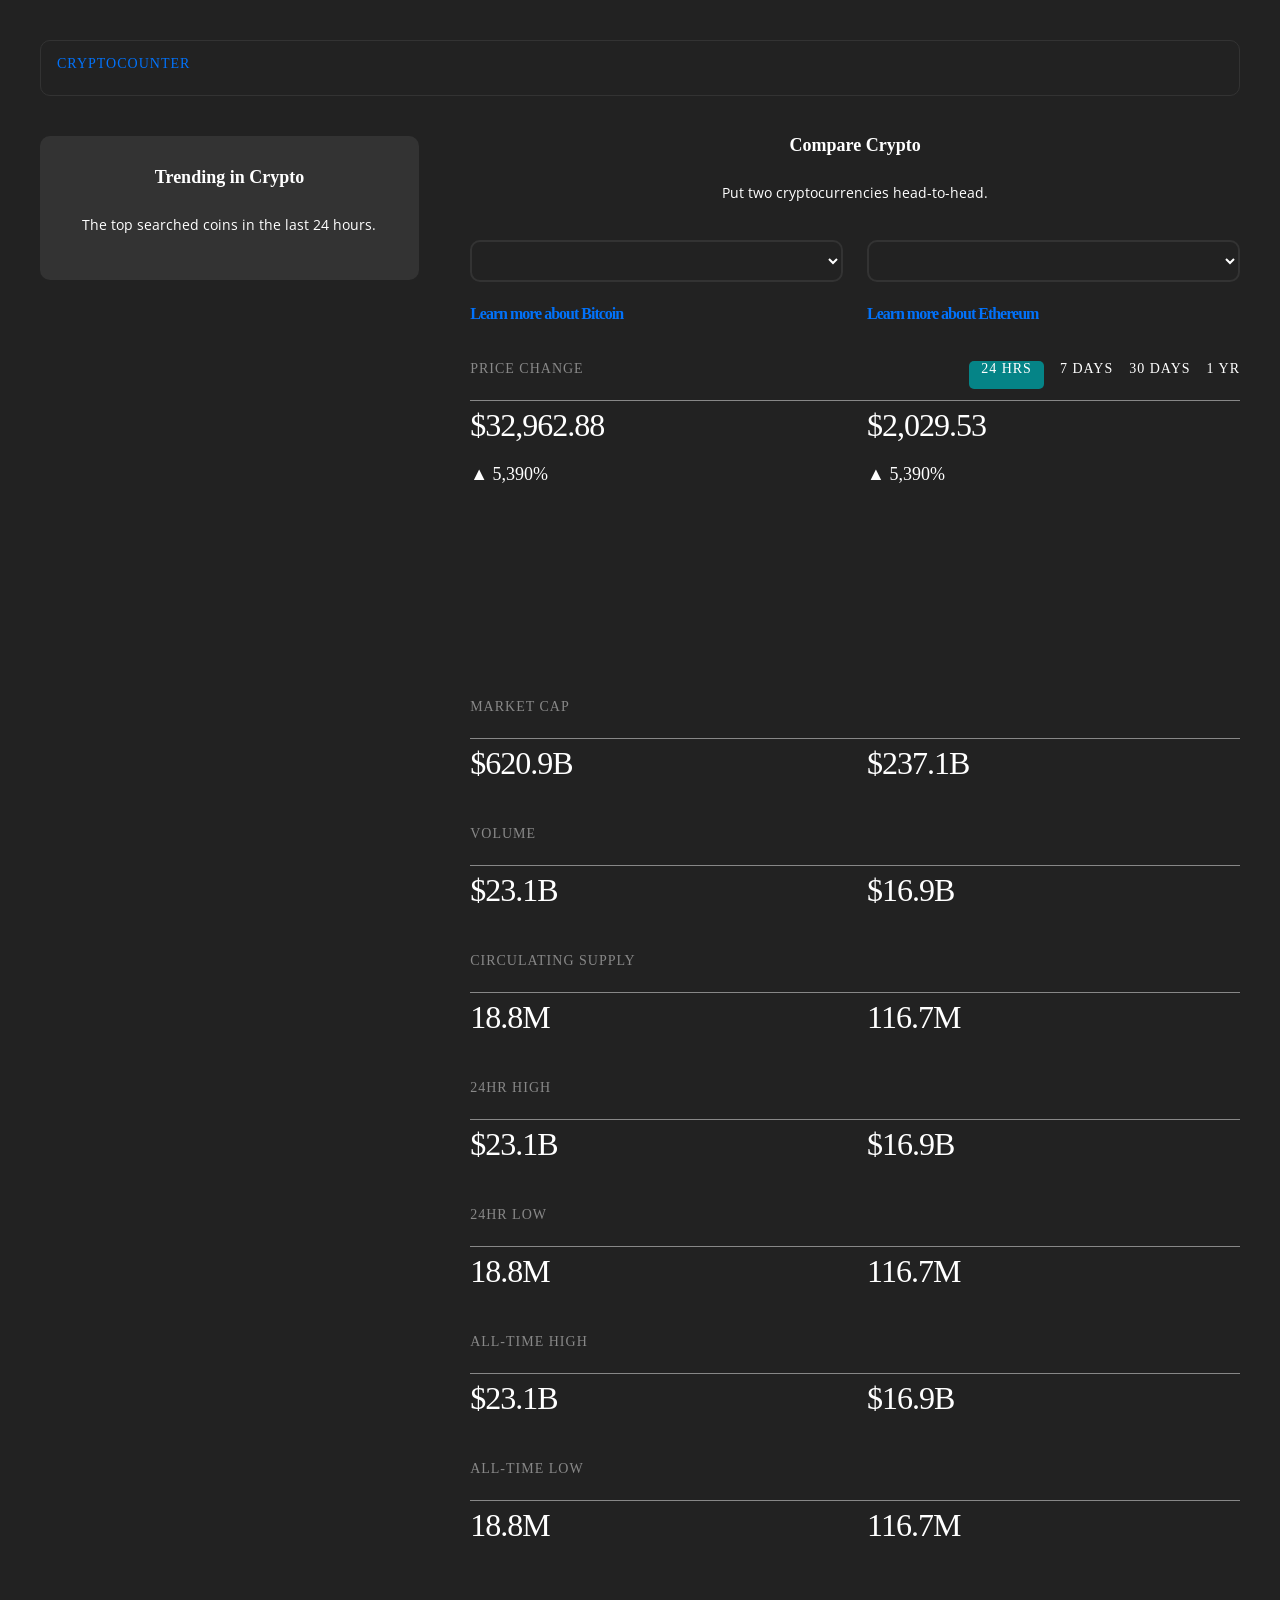
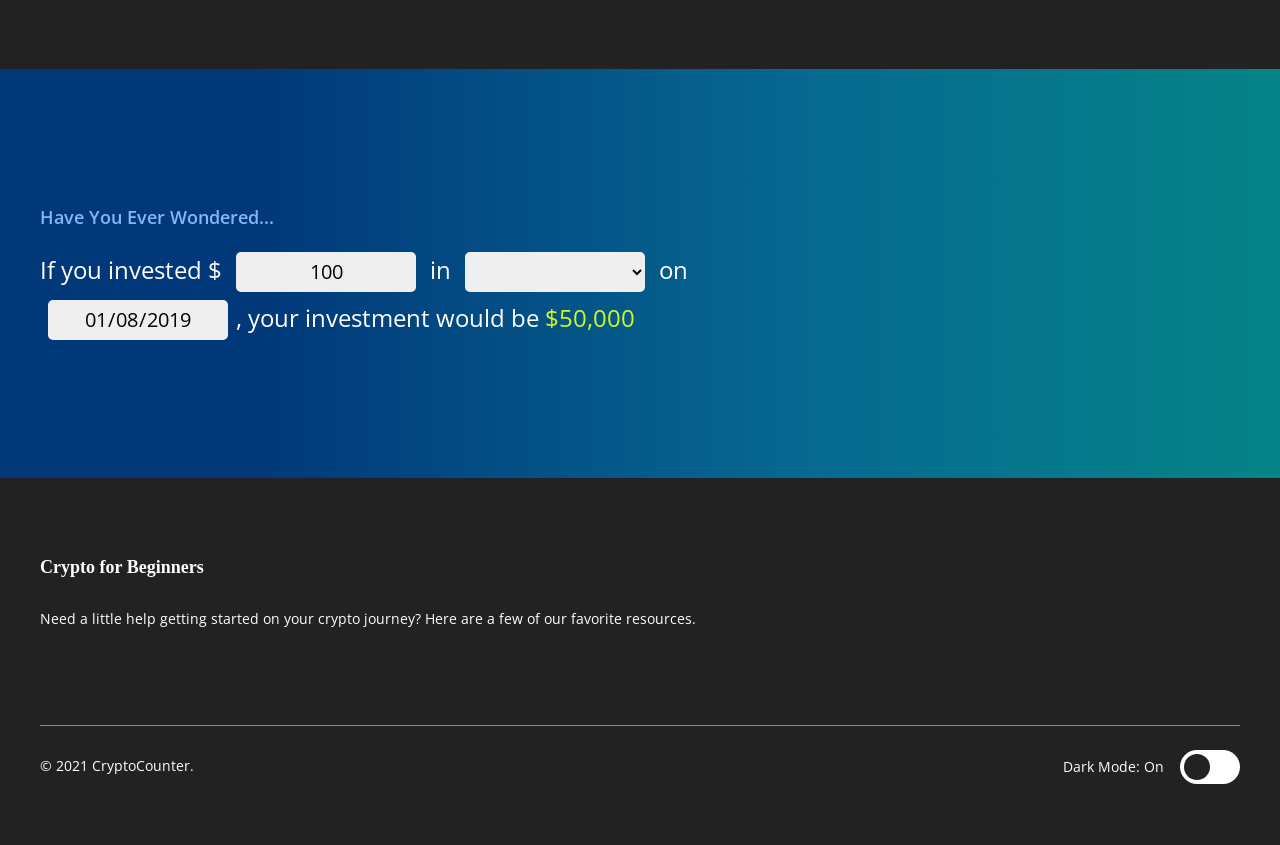
==== index.html @ fd01ca00 "added light mode feature" ====
<!DOCTYPE html>
<html lang="en">
<head>
    <meta charset="UTF-8">
    <meta http-equiv="X-UA-Compatible" content="IE=edge">
    <meta name="viewport" content="width=device-width, initial-scale=1.0">
    <link rel="stylesheet" href="https://www.w3schools.com/w3css/4/w3.css">
    <link rel="stylesheet" href="reset.css">
    <link rel="stylesheet" href="style.css">
    <link rel="preconnect" href="https://fonts.googleapis.com">
    <link rel="preconnect" href="https://fonts.gstatic.com" crossorigin>
    <link href="http://fonts.googleapis.com/css2?family=Open+Sans:ital,wght@0,400;0,600;0,700;1,400;1,600;1,700&display=swap" rel="stylesheet">
    <meta name="viewport" content="width=device-width, initial-scale=1">
    <link rel="shortcut icon" type="image/jpg" href="favicon.png"/>
    
    <script defer src="https://cdn.plot.ly/plotly-2.2.0.min.js"></script>
    <script defer src="https://cdn.jsdelivr.net/npm/chart.js"></script>
    <script defer src='index.js'></script>
    <title>CryptoCounter</title>
</head>
<body onload="document.body.style.opacity='1'">
    <div id="id01" class="w3-modal">
        <div class="w3-modal-content">
        <div class="w3-container">
            <span class="w3-button w3-display-topright">&times;</span>
            <img src="https://upload.wikimedia.org/wikipedia/commons/thumb/4/46/Bitcoin.svg/1200px-Bitcoin.svg.png" alt="" class="modal-img">
            <h2 class="modal-header"><span class="modal-header-name"></span><span class="modal-header-ticker"></span></h2>
            
            <p class="compare-large-text"></p>
            <div class="trending-price-change">
                <span class="trending-arrow"></span>
                <span class="trending-percent"></span>
            </div>
            
            <p class="modal-description">
                <span class="modal-description-opener"></span>
                <span class="modal-description-dots">... </span>
                <span class="modal-description-hidden"></span>
                <span class="modal-read-more">Read more</span>
            </p>
        </div>
        </div>
    </div>
    
    <div class="bg">
    <header class="label">
        <h1>CryptoCounter</h1>
        <p id="time"></p>
    </header>

    <div id="main-container">
        <div id="left-side-container">    
            <div id="trending-container">
                <h2 class="title-header">Trending in Crypto</h2>
                <p class="title-description">The top searched coins in the last 24 hours.</p>
    
                <ul id="trending-list-ul">
                    
                </ul>
            </div>
        </div>
        

        <div id="compare-container">
            <h2 class="title-header">Compare Crypto</h2>
            <p class="title-description">Put two cryptocurrencies head-to-head.</p>

            <div class="compare-info-container">
                <div id="compare-dropdown-container">
                    <form id="compare-form">
                        <select name="coin-left" class="compare-dropdown" id="dropdown-left">
                        </select>
    
                        <select name="coin-right" class="compare-dropdown" id="dropdown-right">
                        </select>
                    </form>
    
                </div>
    
                <div id="info-section">
                    <button class="info-modal-btn info-separate info-split" id="left-btn">Learn more about Bitcoin</button>
                      
                    <button class="info-modal-btn info-split" id='right-btn'>Learn more about Ethereum</button>
                    
                    <div class="compare-info clearfix">
                        <h4 class="info-header">Price Change 
                            <span class="price-header-tabs" id="price_change_1year">1 Yr</span>
                            <span class="price-header-tabs" id="price_change_30days">30 Days</span>
                            <span class="price-header-tabs" id="price_change_7days">7 Days</span>
                            <span class="price-header-tabs selected-price-tab" id="price_change_24h">24 Hrs</span>
                        </h4>
    
                        <div class="info-separate info-split" id="left-price-div">
                            <p class="compare-large-text">$32,962.88</p>
                            <div class="trending-price-change">
                                <span class="trending-arrow">&#9650;</span>
                                <span class="trending-percent">5,390%</span>
                            </div>
                            <div class="price-graph" id="left-graph">
                                <canvas id="leftChart"></canvas>
                            </div>
                        </div>
                        
                        <div class="info-split" id="right-price-div">
                            <p class="compare-large-text">$2,029.53</p>
                            <div class="trending-price-change">
                                <span class="trending-arrow">&#9650;</span>
                                <span class="trending-percent">5,390%</span>
                            </div>
                            <div class="price-graph" id="right-graph">
                                <canvas id="rightChart"></canvas>
                            </div>
                        </div>
                    </div>
    
                    <div class="compare-info clearfix">
                        <h4 class="info-header">Market Cap</h4>
                        <p class="compare-large-text info-separate info-split" id='left-market-cap'>$620.9B</p>
                        <p class="compare-large-text info-split" id='right-market-cap'>$237.1B</p>
                    </div>
    
                    <div class="compare-info clearfix" >
                        <h4 class="info-header">Volume</h4>
                        <p class="compare-large-text info-separate info-split" id='left-volume'>$23.1B</p>
                        <p class="compare-large-text info-split" id='right-volume'>$16.9B</p>
                    </div>
    
                    <div class="compare-info clearfix">
                        <h4 class="info-header">Circulating Supply</h4>
                        <p class="compare-large-text info-separate info-split" id='left-circulating-supply'>18.8M</p>
                        <p class="compare-large-text info-split" id='right-circulating-supply'>116.7M</p>
                    </div>
    
                    <div class="compare-info clearfix" >
                        <h4 class="info-header">24Hr High</h4>
                        <p class="compare-large-text info-separate info-split" id='left-24-high'>$23.1B</p>
                        <p class="compare-large-text info-split" id='right-24-high'>$16.9B</p>
                    </div>
    
                    <div class="compare-info clearfix" >
                        <h4 class="info-header">24Hr Low</h4>
                        <p class="compare-large-text info-separate info-split" id = 'left-24-low'>18.8M</p>
                        <p class="compare-large-text info-split" id = 'right-24-low'>116.7M</p>
                    </div>
    
                    <div class="compare-info clearfix" >
                        <h4 class="info-header">All-Time High</h4>
                        <p class="compare-large-text info-separate info-split" id='left-ath'>$23.1B</p>
                        <p class="compare-large-text info-split" id='right-ath'>$16.9B</p>
                    </div>
    
                    <div class="compare-info clearfix" >
                        <h4 class="info-header">All-Time Low</h4>
                        <p class="compare-large-text info-separate info-split" id = 'left-atl'>18.8M</p>
                        <p class="compare-large-text info-split" id = 'right-atl'>116.7M</p>
                    </div>
                </div>
            </div>
        </div>
    </div>

    <div id="fomo-container">
        <form class="fomo-form">
            <h3 class="fomo-header">Have You Ever Wondered...</h3>
            <p>If you invested $
                <span><input type="text" id="fomoDollars" name="fomoDollars" placeholder="Amount in USD" value="100" class="fomo-dollars"></span> in <span><select id="chooseCoin" name="chooseCoin" placeholder="Choose your crypto" value="BTC" class="choose-coin"></select></span> on <span><input type="date" id="startDate" name="startDate" placeholder="Start date" value="2019-01-08" class="fomo-date"></span>, your investment would be <span class="fomo-output">$50,000</span> </p>
        </form> 
        <img src="" alt="">
    </div>

    <h2 class="youtube-header">Crypto for Beginners</h2>
    <p class="youtube-description">Need a little help getting started on your crypto journey? Here are a few of our favorite resources.</p>
    <div id="youtube-container">
        <div id="youtube-videos-container">
        </div>
    </div>

    <footer>
        <p class="footer-copyright">© 2021 CryptoCounter.</p>
        <div id="light-mode-container">
            <label class="switch">
                <input type="checkbox" class="lightModeInput">
                <span class="slider round"></span>
            </label>
            <span class="light-mode-label">Dark Mode: On</span>
        </div>
    </footer>
    </div>
</body>
</html>
---- style.css ----
/* Global Style */
.red {
 color: #FA250A
}

.green {
    color: #0AFB83
}

body {
    background: #222;
    color: white;
    margin: 40px;
    opacity: 0;
    transition: opacity 1s;
}

.base-color-white {
    color: white;
}

.label {
    font-family: 'Monument Grotesk Semi-Mono';
    text-transform: uppercase;
    font-size: 14px;
    letter-spacing: 1px;
    padding-bottom: 24px;
}

.title-header {
    font-family: 'Monument Grotesk';
    font-size: 18px;
    font-weight: 600;
    padding-bottom: 32px;
    text-align: center;
}

.title-description {
    font-family: 'Open Sans';
    text-align: center;
    font-size: 14px;
    margin-bottom: 16px;
}

/* Header Style */
header {
    border: 1px #333 solid;
    border-radius: 10px;
    padding: 16px;
    display: flex;
}

header > * {
    flex: 1 1 40%
}

h1 {
    color: #0272FA;
    text-align: left;
}

#time {
    text-align: right;
    color: #0272FA;
}

/* Main Container Style */

#main-container {
    display: flex;
    margin-top: 40px;
    overflow: auto;
}

/* Left Side Style */

#left-side-container {
    width: calc(35vw - 40px);
    margin-right: 4vw;
}

#trending-container {
    border-radius: 10px;
    background: #333;
    padding: 32px;
    margin-bottom: 24px;
}

.w3-modal-content {
    margin: 0;
}

/* Fomo Container Style */

#fomo-container {
    background: linear-gradient(90deg, rgba(1,56,122,1) 20%, rgba(6,105,145,1) 63%, rgba(5,132,135,1) 100%);
    padding: 96px 24px 120px 40px;
    margin-left: -40px;
    width: calc(100% + 80px);
    margin-top: 80px;
}

.fomo-form {
    font-family: 'Open Sans';
    font-size: 24px;
    color: white;
    margin-top: 24px;
    width: 60%;
    line-height: 200%;
}

input[type="date"]::-webkit-calendar-picker-indicator {
    display: none;
    -webkit-appearance: none;
}

.fomo-header {
    font-family: 'Open Sans';
    font-size: 18px;
    font-weight: 600;
    line-height: 140%;
    padding: 16px 0;
    color: #83b7f5;
}

.fomo-form input, .fomo-form select {
    background-color: #efefef;
    color: #000;
    border: none;
    height: 40px;
    width: 180px;
    text-align: center;
    border-radius: 5px;
    margin: 0 8px;
    padding: 0 12px;
    font-size: 20px;
}

.fomo-output {
    color: #D4FA1B;
}

.trending-list-li {
    padding: 24px 0;
    border-bottom: 1px solid #888;
    overflow: auto;
    cursor: pointer;
}

.trending-list-li .trending-arrow {
    padding-right: 8px;
}

.trending-list-li:last-child {
    border-bottom: 0;
}

.trending-name {
    float: left;
    width: 45%;
}

.trending-num {
    font-family: 'Monument Grotesk Semi-Mono';
    color: #888;
    font-size: 18px;
    margin-right: 24px;
    float: left;
    margin-top: 4px;
    width: 5%
}

.trending-img {
    height: 40px;
    width: 40px;
    object-fit: cover;
    border-radius: 50px;
    float: left;
    margin-right: 16px;
}

.trending-coin {
    font-family: 'Monument Grotesk';
    font-size: 18px;
    font-weight: 600;
    padding-bottom: 24px;
    margin-top: 4px;
    text-align: left;
    float: left;
    white-space: nowrap;
    overflow: hidden;
    text-overflow: ellipsis;
    width: calc(100% - 56px);
}

.trending-price-change {
    font-family: 'Monument Grotesk Semi-Mono';
    font-size: 18px;
    width: 40%;
}

#trending-container .trending-price-change {
    float: right;
    text-align: right;
    padding-top: 4px;
}

/* Compare Section Style */

#compare-container {
    width: calc(71vw - 80px);
}

#compare-dropdown-container {
    margin: 40px 0 24px;
}

.compare-dropdown {
    width: calc(50% - 12px);
    color: white;
    background-color: transparent;
    border-radius: 10px;
    border: 2px solid #333;
    font-family: 'Monument Grotesk';
    font-size: 18px;
    font-weight: 600;
    padding: 0px 16px 16px 72px;
    background: no-repeat 24px 20px/32px url(https://upload.wikimedia.org/wikipedia/commons/thumb/4/46/Bitcoin.svg/1200px-Bitcoin.svg.png);
}

#compare-form select:first-child {
    margin-right: 20px;
}

.info-header {
    font-family: 'Monument Grotesk Semi-Mono';
    text-transform: uppercase;
    font-size: 14px;
    letter-spacing: 1px;
    padding-bottom: 24px;
    color: #888;
    border-bottom: 1px solid #888;
    margin-bottom: 8px;
}

.price-header-tabs {
    color: white;
    text-transform: uppercase;
    float: right;
    margin-left: 16px;
    cursor: pointer;
    height: 28px;
}

.selected-price-tab {
    background-color: rgb(5,132,135);
    border-radius: 5px;
    padding: 1px 12px;
    margin-top: -1px;
}

.compare-info {
    margin-bottom: 24px;
}

.compare-info .trending-price-change {
    padding-bottom: 40px;
}

.clearfix:after{
    content:".";
    display:block;
    height:0;
    clear:both;
    visibility:hidden;
}

.info-modal-btn {
    cursor: pointer;
    background-color: transparent;
    border-radius: 10px;
    text-align: center;
    color: #0272FA;
    border: none;
    font-family: 'Monument Grotesk';
    font-weight: 600;
    letter-spacing: -1px;
    text-align: left;
    margin-bottom: 40px;
}

.info-split {
    float: left;
    width: calc(50% - 12px);
}

.info-separate {
    margin-right: 24px;
}

.modal-description-hidden {
    display: none;
}

.modal-read-more {
    color: #0272FA;
    cursor: pointer;
    padding-left: 8px;
}

.compare-large-text {
    font-family: 'Monument Grotesk Semi-Mono';
    font-size: 32px;
    letter-spacing: -1px;
    padding-bottom: 24px;
}

/* Modal Style */

.bg {
    width: 100%;
    height: 100%;
    background-size: cover;
    overflow: none;
    transition: .5s;
}

.w3-modal {
    background-color: #333;
    border-radius: 10px;
    width: 50vw;
    height: auto;
    position:fixed;
    left: 50%;
    top: 50%;
    transform: translate(-50%, -50%);
    padding: 40px;
}

.w3-container, .w3-panel {
    background: #333;
    padding: 0;
    width: calc(50vw - 80px);
    max-height: 75vh;
}

.w3-container .trending-price-change {
    margin-bottom: 40px;
}

.w3-modal-content {
    background-color: #333;
}

.w3-display-topright {
    position: fixed;
    right: 24px;
    top: 24px;
    font-size: 34px;    
}

.modal-img {
    height: 56px;
    width: 56px;
    border-radius: 100px;
    margin-bottom: 8px;
}

.modal-header {
    font-family: 'Monument Grotesk';
    font-size: 24px;
    font-weight: 600;
    margin-bottom: 32px;
}

.modal-header-price {
    font-family: 'Monument Grotesk Semi-Mono';
    text-transform: uppercase;
    font-size: 18px;
    letter-spacing: 1px;
    padding-bottom: 24px;
}

.modal-header-ticker {
    text-transform: uppercase;
    font-weight: 800;
    letter-spacing: 4px;
    color: #888;
    margin-left: 24px;
}

.w3-button:hover {
    color: white !important;
    background-color: #333!important;
}

.modal-description {
    font-family: 'Open Sans';
    font-size: 14px;
    line-height: 150%;
    padding-bottom: 40px;
}

.modal-fomo {
    margin-top: 120px;
}

.modal-fomo p {
    font-family: 'Open Sans';
    font-size: 24px;
    font-weight: 600;
    line-height: 140%;
    color: #0272FA;
}

/* Youtube Style */

#youtube-container {
    overflow: auto; 
    width: calc(100% + 80px);
    margin-left: -40px;
    scroll-behavior: smooth;
}

.youtube-header {
    text-align: left;
    font-family: 'Monument Grotesk';
    font-size: 18px;
    font-weight: 600;
    padding-bottom: 32px;
    margin-top: 80px;
}

.youtube-description {
    font-family: 'Open Sans';
    font-size: 14px;
    margin-bottom: 24px;
    line-height: 150%;
}

#youtube-videos-container {
    position: relative;
    display: flex;
    flex-direction: row;
    flex-wrap: nowrap;
    width: 200vw;
    height: auto;
    cursor: default;
    overflow: scroll hidden;
    scroll-snap-type: x mandatory;
    scroll-padding: 0px 1.25rem;
    scrollbar-width: none;
    padding: 16px 16px 0px 40px;
}

.video-container {
    min-width: 320px;
    margin-right: 24px;
    float: left;
    cursor: pointer;
}

.video-container a:first-child {
    margin-left: 40px;
}

.video-img {
    width: 100%;
    height: auto;
}

.video-title {
    font-family: 'Open Sans';
    font-size: 18px;
    font-weight: 600;
    line-height: 140%;
    padding: 16px 0;
    display: -webkit-box;
    -webkit-line-clamp: 2;
    -webkit-box-orient: vertical;
}

.video-byline {
    font-family: 'Open Sans';
    font-size: 14px;
    letter-spacing: .5px;
    color: #888;
    font-weight: 400;
}

/* Footer Style */

footer {
    font-family: 'Open Sans';
    font-size: 14px;
    margin-top: 56px;
    border-top: 1px solid #888;
    overflow: auto;
    height: 80px;
}

.footer-copyright {
    float: left;
    line-height: 80px;
    text-align: center;
}

#light-mode-container {
    margin-top: 24px;
}

#light-mode-container span {
    float: right;
    padding: 10px 16px;
}

#light-mode-container label {
    float: right
}

.switch {
    position: relative;
    display: inline-block;
    width: 60px;
    height: 34px;
  }
  
  .switch input {
    opacity: 0;
    width: 0;
    height: 0;
  }
  
  .slider {
    position: absolute;
    cursor: pointer;
    top: 0;
    left: 0;
    right: 0;
    bottom: 0;
    background-color: #fff;
    transition: .4s;
  }
  
  .slider:before {
    position: absolute;
    content: "";
    height: 26px;
    width: 26px;
    left: 4px;
    bottom: 4px;
    background-color: #222;
    transition: .4s;
  }
  
  input:checked + .slider {
    background-color: #ddd;
  }
  
  input:focus + .slider {
    outline: none;
  }
  
  input:checked + .slider:before {
    transform: translateX(26px);
  }
  
  .slider.round {
    border-radius: 34px;
  }
  
  .slider.round:before {
    border-radius: 50%;
  }

/* Media Queries */

@media only screen and (max-width: 1080px) {
    header {
        position:relative;
        top: 0
    }

    body {
        margin: 24px;
    }
    
    #main-container {
        display: block;
        margin-top: 24px;
    }

    #trending-container {
        padding: 20px;
    }

    .trending-num {
        margin-right: 16px;
    }
        
    #left-side-container {
        display: block;
        float: none;
        width: 100%;
        margin-right: 0px;
        margin-bottom: 40px;
    }

    .price-header-tabs {
        float: none;
        margin-left: 0;
        display: block;
        margin-top: 0px;
    }

    .price-header-tabs:first-child {
        margin-top: 16px;
    }

    #fomo-container {
        background: linear-gradient(90deg, rgba(1,56,122,1) 20%, rgba(6,105,145,1) 63%, rgba(5,132,135,1) 100%);
        padding: 40px 24px 64px;
        margin-left: -24px;
        width: calc(100% + 48px);
        margin-top: 16px;
    }

    .fomo-form {
        width: 100%
    }

    #compare-container {
        display: block;
        float: none;
        width: 100%;
        margin-right: 0px;
        margin-bottom: 40px;
    }

    .compare-large-text {
        font-size: 18px;
    }

    .w3-modal {
        width: 75vw;
    }

    .w3-container, .w3-panel {
        width: calc(75vw - 80px);
    }

    .w3-container .compare-large-text {
        font-size: 20px;
        padding-bottom: 16px;
    }

    .modal-img {
        width: 64px;
        height: 64px;
    }

    .trending-num {
        width: auto;
    }

    .trending-price-change {
        width: auto;
    }

    .youtube-header, footer {
        margin-top: 40px
    }
  }
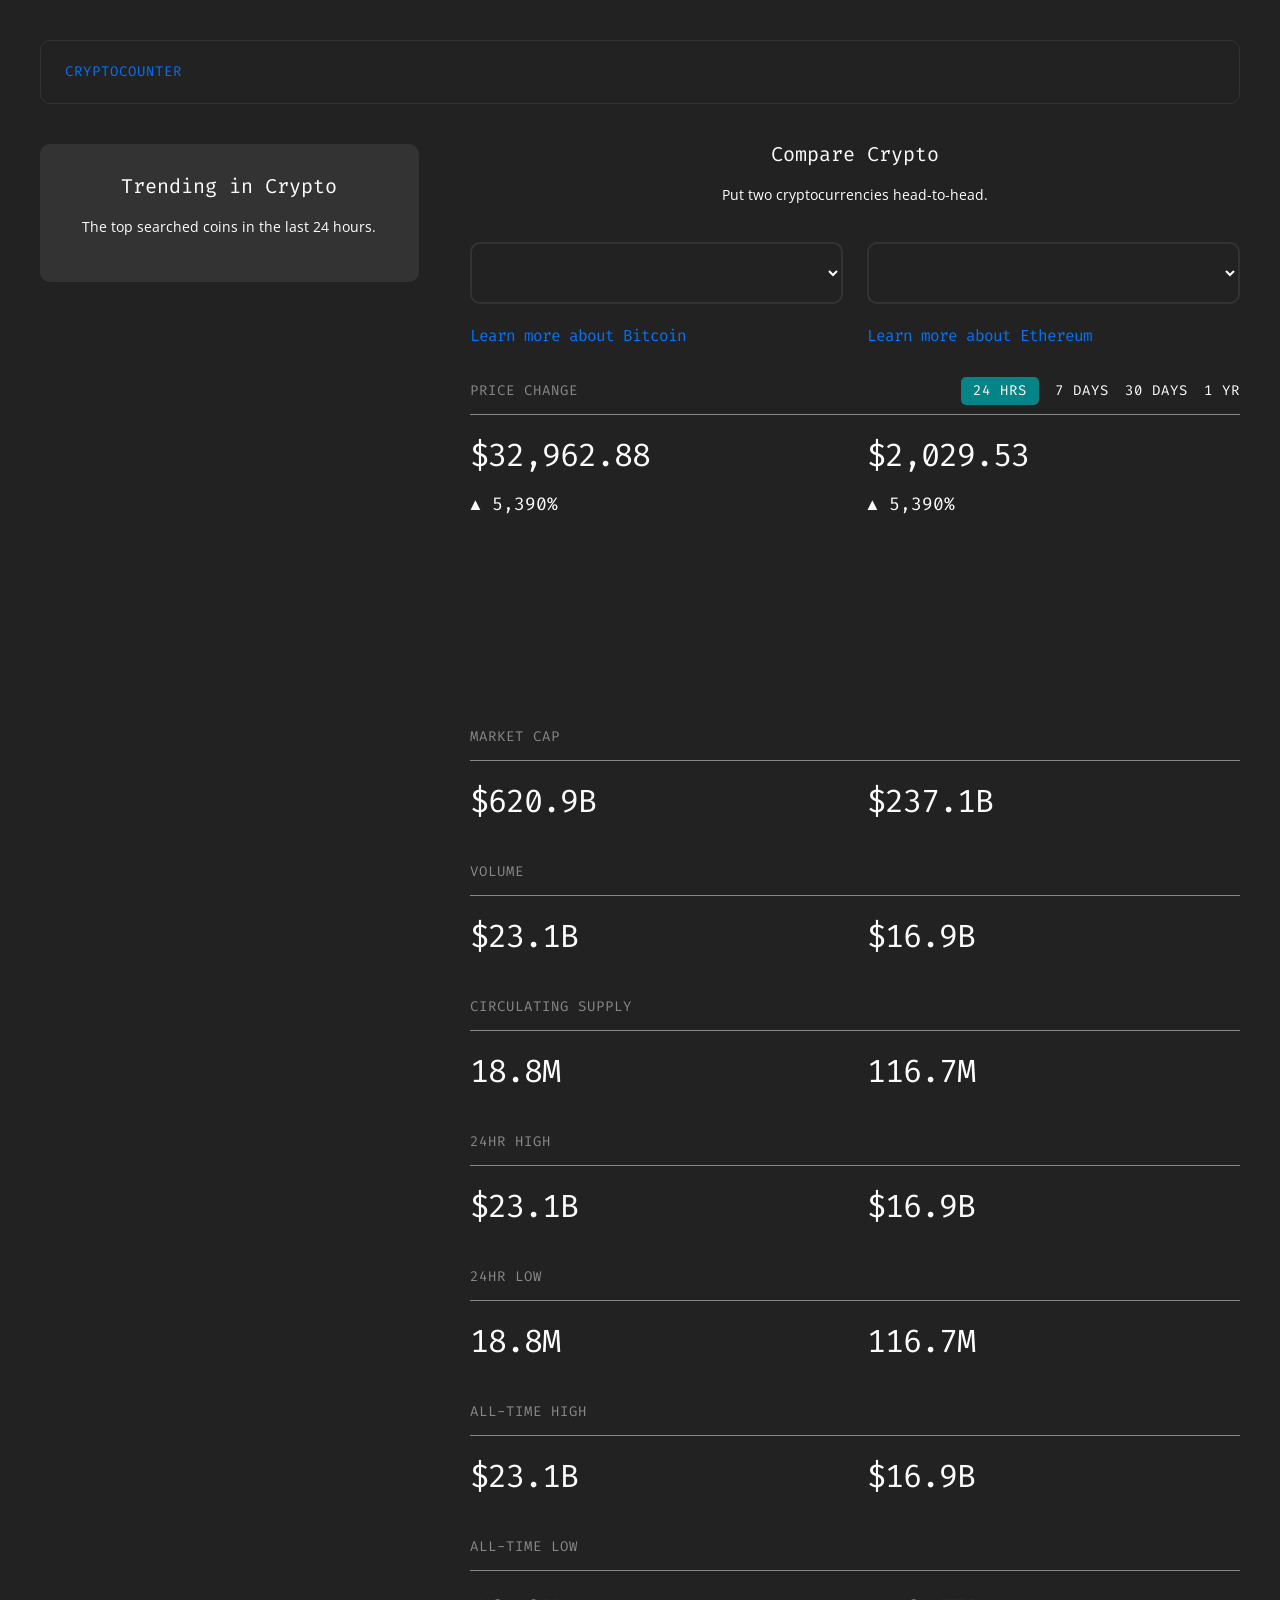
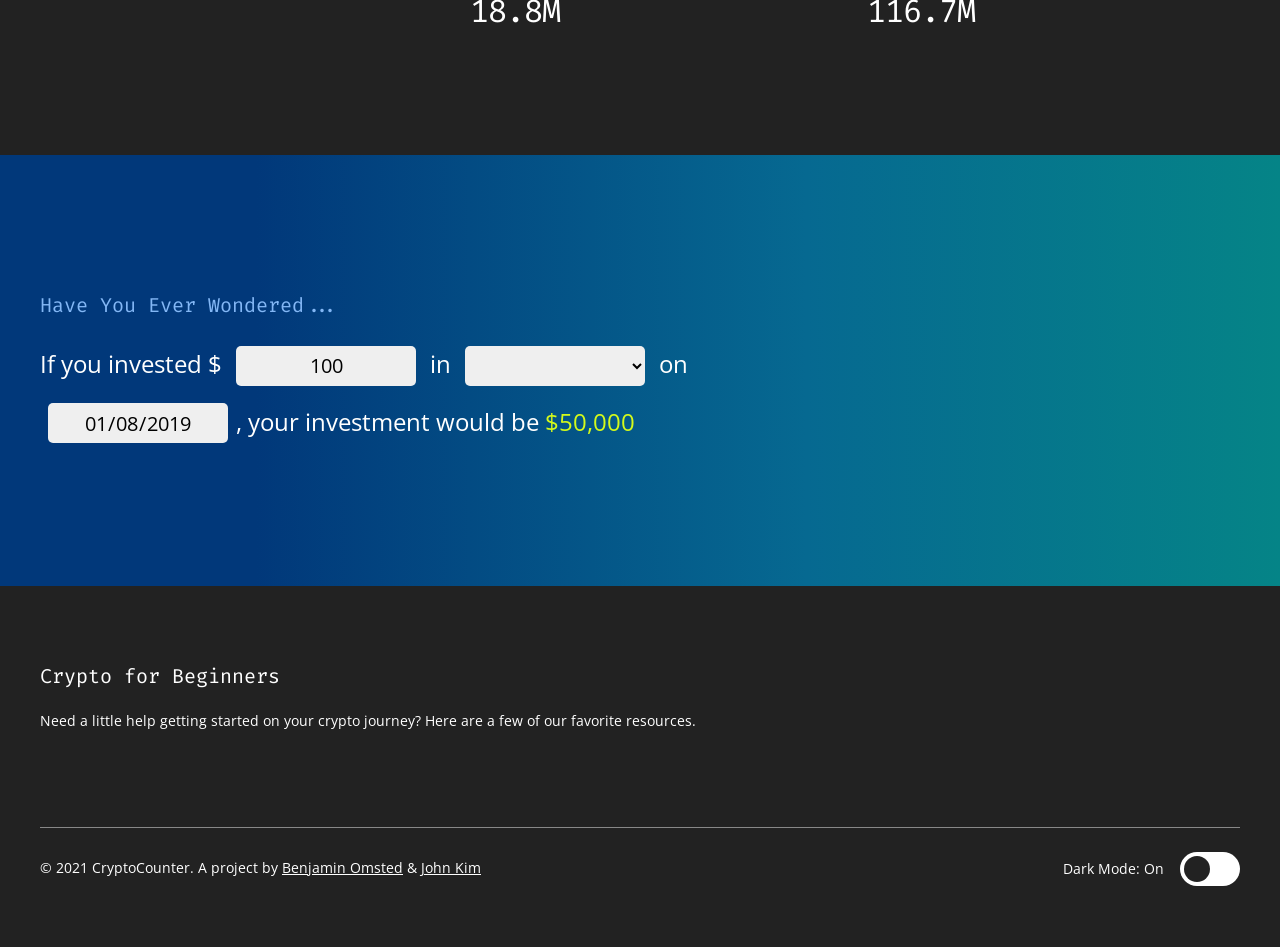
==== commit 0ce54b16: "replaced font with google font to be more usable" ====
--- a/index.html
+++ b/index.html
@@ -9,12 +9,13 @@
     <link rel="stylesheet" href="style.css">
     <link rel="preconnect" href="https://fonts.googleapis.com">
     <link rel="preconnect" href="https://fonts.gstatic.com" crossorigin>
-    <link href="http://fonts.googleapis.com/css2?family=Open+Sans:ital,wght@0,400;0,600;0,700;1,400;1,600;1,700&display=swap" rel="stylesheet">
+    <link href="https://fonts.googleapis.com/css2?family=Fira+Code:wght@400;500;600&family=Open+Sans:ital,wght@0,400;0,600;0,700;1,400;1,600;1,700&display=swap" rel="stylesheet">
     <meta name="viewport" content="width=device-width, initial-scale=1">
     <link rel="shortcut icon" type="image/jpg" href="favicon.png"/>
     
     <script defer src="https://cdn.plot.ly/plotly-2.2.0.min.js"></script>
     <script defer src="https://cdn.jsdelivr.net/npm/chart.js"></script>
+    <script defer src='keys.js'></script>
     <script defer src='index.js'></script>
     <title>CryptoCounter</title>
 </head>
@@ -38,6 +39,36 @@
                 <span class="modal-description-hidden"></span>
                 <span class="modal-read-more">Read more</span>
             </p>
+            <div class='modal-info'> 
+                <div class="compare-info-modal clearfix">
+                    <h4 class="info-header">Market Cap</h4>
+                    <p class="compare-large-text info-separate info-split" id='modal-market-cap'>$620.9B</p>
+                </div>
+                <div class="compare-info-modal  clearfix">
+                    <h4 class="info-header">Volume</h4>
+                    <p class="compare-large-text info-separate info-split" id='modal-volume'>$620.9B</p>
+                </div>
+                <div class="compare-info-modal  clearfix">
+                    <h4 class="info-header">Circulating Supply</h4>
+                    <p class="compare-large-text info-separate info-split" id='modal-supply'>$620.9B</p>
+                </div>
+                <div class="compare-info-modal  clearfix">
+                    <h4 class="info-header">24Hr High</h4>
+                    <p class="compare-large-text info-separate info-split" id='modal-24high'>$620.9B</p>
+                </div>
+                <div class="compare-info-modal  clearfix">
+                    <h4 class="info-header">24Hr Low</h4>
+                    <p class="compare-large-text info-separate info-split" id='modal-24low'>$620.9B</p>
+                </div>
+                <div class="compare-info-modal  clearfix">
+                    <h4 class="info-header">All-Time High</h4>
+                    <p class="compare-large-text info-separate info-split" id='modal-ath'>$620.9B</p>
+                </div>
+                <div class="compare-info-modal  clearfix">
+                    <h4 class="info-header">All-Time Low</h4>
+                    <p class="compare-large-text info-separate info-split" id='modal-atl'>$620.9B</p>
+                </div>
+            </div>
         </div>
         </div>
     </div>
@@ -176,7 +207,7 @@
     </div>
 
     <footer>
-        <p class="footer-copyright">© 2021 CryptoCounter.</p>
+        <p class="footer-copyright">© 2021 CryptoCounter. A project by <a href="https://github.com/benjaminolmsted/">Benjamin Omsted</a> & <a href="https://github.com/jyk595/">John Kim</a></p>
         <div id="light-mode-container">
             <label class="switch">
                 <input type="checkbox" class="lightModeInput">
--- a/style.css
+++ b/style.css
@@ -20,18 +20,17 @@
 }
 
 .label {
-    font-family: 'Monument Grotesk Semi-Mono';
+    font-family: 'Fira Code', monospace;
     text-transform: uppercase;
     font-size: 14px;
     letter-spacing: 1px;
+}
+
+.title-header {
+    font-family: 'Fira Code', monospace;
+    font-size: 20px;
+    font-weight: 400;
     padding-bottom: 24px;
-}
-
-.title-header {
-    font-family: 'Monument Grotesk';
-    font-size: 18px;
-    font-weight: 600;
-    padding-bottom: 32px;
     text-align: center;
 }
 
@@ -46,7 +45,7 @@
 header {
     border: 1px #333 solid;
     border-radius: 10px;
-    padding: 16px;
+    padding: 24px;
     display: flex;
 }
 
@@ -106,7 +105,7 @@
     color: white;
     margin-top: 24px;
     width: 60%;
-    line-height: 200%;
+    line-height: 240%;
 }
 
 input[type="date"]::-webkit-calendar-picker-indicator {
@@ -115,9 +114,9 @@
 }
 
 .fomo-header {
-    font-family: 'Open Sans';
-    font-size: 18px;
-    font-weight: 600;
+    font-family: 'Fira Code', monospace;
+    font-size: 20px;
+    font-weight: 400;
     line-height: 140%;
     padding: 16px 0;
     color: #83b7f5;
@@ -161,12 +160,12 @@
 }
 
 .trending-num {
-    font-family: 'Monument Grotesk Semi-Mono';
+    font-family: 'Fira Code', monospace;
     color: #888;
     font-size: 18px;
     margin-right: 24px;
     float: left;
-    margin-top: 4px;
+    margin-top: 12px;
     width: 5%
 }
 
@@ -180,11 +179,10 @@
 }
 
 .trending-coin {
-    font-family: 'Monument Grotesk';
+    font-family: 'Fira Code', monospace;
     font-size: 18px;
-    font-weight: 600;
-    padding-bottom: 24px;
-    margin-top: 4px;
+    font-weight: 400;
+    margin-top: 12px;
     text-align: left;
     float: left;
     white-space: nowrap;
@@ -194,7 +192,7 @@
 }
 
 .trending-price-change {
-    font-family: 'Monument Grotesk Semi-Mono';
+    font-family: 'Fira Code', monospace;
     font-size: 18px;
     width: 40%;
 }
@@ -202,7 +200,7 @@
 #trending-container .trending-price-change {
     float: right;
     text-align: right;
-    padding-top: 4px;
+    margin-top: 12px;
 }
 
 /* Compare Section Style */
@@ -218,14 +216,19 @@
 .compare-dropdown {
     width: calc(50% - 12px);
     color: white;
-    background-color: transparent;
+    background-color: #222;
     border-radius: 10px;
     border: 2px solid #333;
-    font-family: 'Monument Grotesk';
+    font-family: 'Fira Code', monospace;
     font-size: 18px;
-    font-weight: 600;
-    padding: 0px 16px 16px 72px;
-    background: no-repeat 24px 20px/32px url(https://upload.wikimedia.org/wikipedia/commons/thumb/4/46/Bitcoin.svg/1200px-Bitcoin.svg.png);
+    font-weight: 400;
+    padding: 16px 28px 16px 64px;
+    background: no-repeat 24px 12px / 32px url(https://upload.wikimedia.org/wikipedia/commons/thumb/4/46/Bitcoin.svg/1200px-Bitcoin.svg.png);
+
+}
+
+.compare-dropdown select form-control{
+   color: black;
 }
 
 #compare-form select:first-child {
@@ -233,14 +236,14 @@
 }
 
 .info-header {
-    font-family: 'Monument Grotesk Semi-Mono';
+    font-family: 'Fira Code', monospace;
     text-transform: uppercase;
     font-size: 14px;
     letter-spacing: 1px;
-    padding-bottom: 24px;
+    padding-bottom: 16px;
     color: #888;
     border-bottom: 1px solid #888;
-    margin-bottom: 8px;
+    margin-bottom: 24px;
 }
 
 .price-header-tabs {
@@ -255,8 +258,8 @@
 .selected-price-tab {
     background-color: rgb(5,132,135);
     border-radius: 5px;
-    padding: 1px 12px;
-    margin-top: -1px;
+    padding: 7px 12px 5px;
+    margin-top: -7px;
 }
 
 .compare-info {
@@ -282,8 +285,8 @@
     text-align: center;
     color: #0272FA;
     border: none;
-    font-family: 'Monument Grotesk';
-    font-weight: 600;
+    font-family: 'Fira Code', monospace;
+    font-weight: 400;
     letter-spacing: -1px;
     text-align: left;
     margin-bottom: 40px;
@@ -309,7 +312,8 @@
 }
 
 .compare-large-text {
-    font-family: 'Monument Grotesk Semi-Mono';
+    font-family: 'Fira Code', monospace;
+    font-weight: 400;
     font-size: 32px;
     letter-spacing: -1px;
     padding-bottom: 24px;
@@ -335,10 +339,10 @@
     top: 50%;
     transform: translate(-50%, -50%);
     padding: 40px;
+    overflow-x: hidden;
 }
 
 .w3-container, .w3-panel {
-    background: #333;
     padding: 0;
     width: calc(50vw - 80px);
     max-height: 75vh;
@@ -367,14 +371,14 @@
 }
 
 .modal-header {
-    font-family: 'Monument Grotesk';
+    font-family: 'Fira Code', monospace;
     font-size: 24px;
     font-weight: 600;
     margin-bottom: 32px;
 }
 
 .modal-header-price {
-    font-family: 'Monument Grotesk Semi-Mono';
+    font-family: 'Fira Code', monospace;
     text-transform: uppercase;
     font-size: 18px;
     letter-spacing: 1px;
@@ -413,6 +417,18 @@
     color: #0272FA;
 }
 
+.modal-info{
+    display: flex;
+    flex-direction: row;
+    flex-wrap: wrap;
+    justify-content: space-around;
+    gap: 16px;
+    padding-bottom: 64px;
+}
+
+.compare-info-modal{
+    flex: 1 250px
+}
 /* Youtube Style */
 
 #youtube-container {
@@ -423,11 +439,11 @@
 }
 
 .youtube-header {
+    font-family: 'Fira Code', monospace;
     text-align: left;
-    font-family: 'Monument Grotesk';
-    font-size: 18px;
-    font-weight: 600;
-    padding-bottom: 32px;
+    font-size: 20px;
+    font-weight: 400;
+    padding-bottom: 24px;
     margin-top: 80px;
 }
 
@@ -475,9 +491,10 @@
     font-weight: 600;
     line-height: 140%;
     padding: 16px 0;
+    overflow: ellipse;
     display: -webkit-box;
-    -webkit-line-clamp: 2;
-    -webkit-box-orient: vertical;
+    -webkit-line-clamp: 3;
+    -webkit-box-orient: vertical;  
 }
 
 .video-byline {
@@ -577,7 +594,7 @@
 
 @media only screen and (max-width: 1080px) {
     header {
-        position:relative;
+        position: relative;
         top: 0
     }
 
@@ -611,10 +628,16 @@
         margin-left: 0;
         display: block;
         margin-top: 0px;
+        margin-bottom: 8px;
     }
 
     .price-header-tabs:first-child {
         margin-top: 16px;
+    }
+
+    .selected-price-tab {
+        margin-top: -12px;
+        margin-bottom: 8px;
     }
 
     #fomo-container {
@@ -668,6 +691,6 @@
     }
 
     .youtube-header, footer {
-        margin-top: 40px
+        margin-top: 80px;
     }
   }
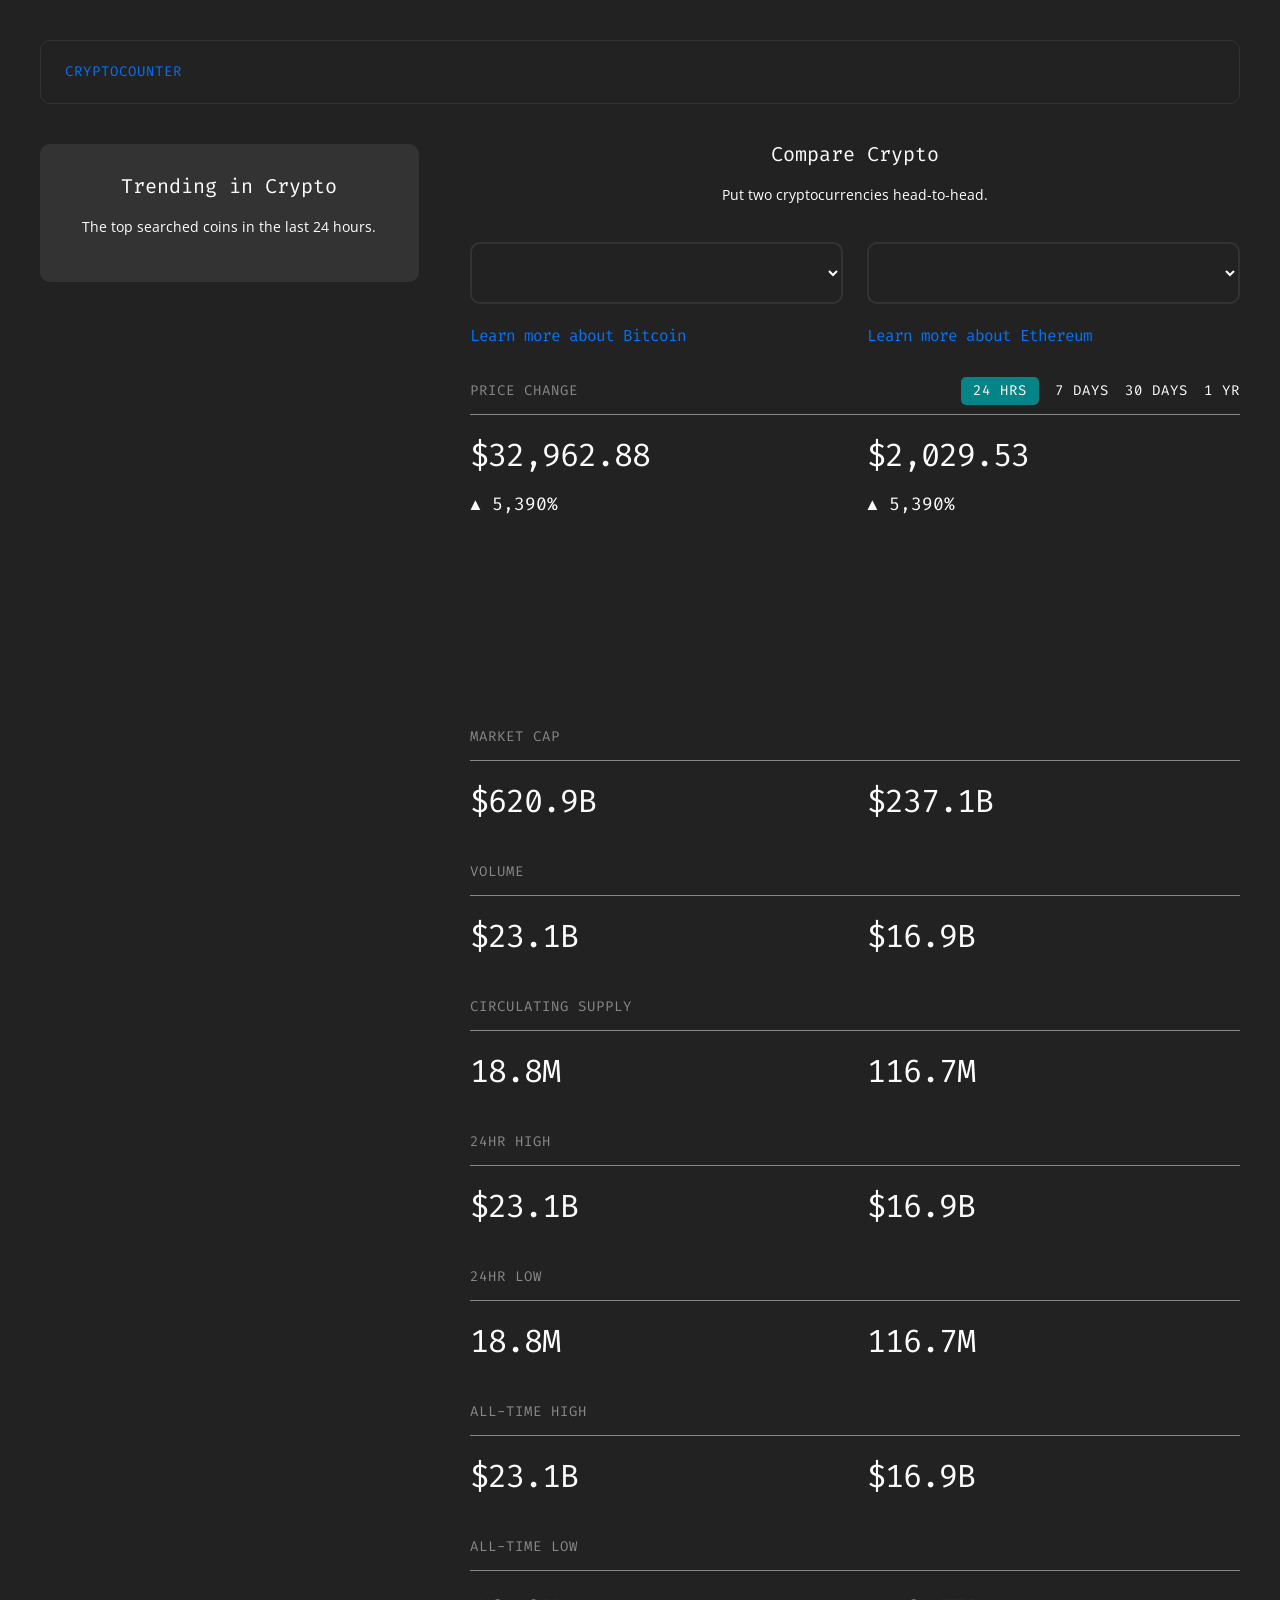
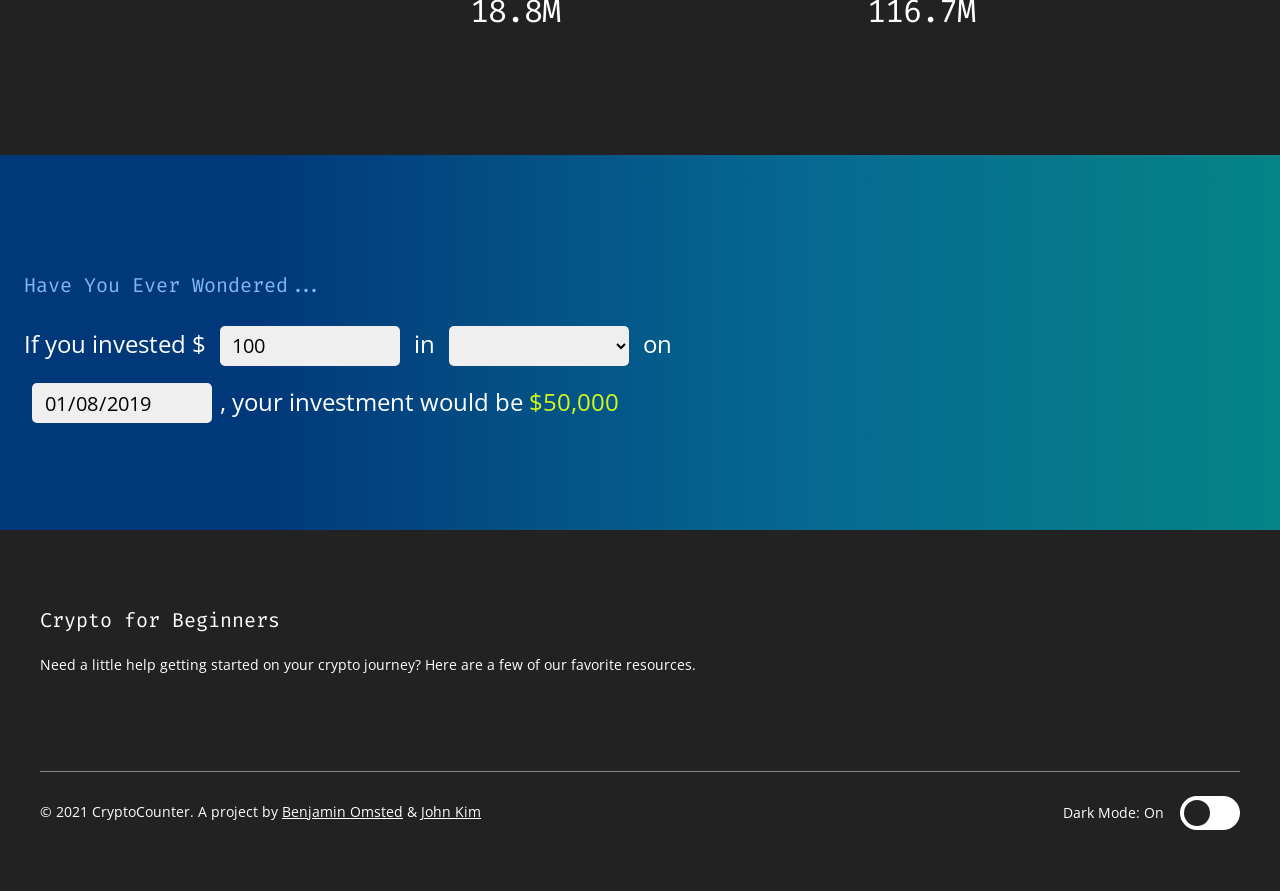
==== commit 65d9c855: "Added img animation to fomo section & added annotations" ====
--- a/index.html
+++ b/index.html
@@ -196,7 +196,7 @@
             <p>If you invested $
                 <span><input type="text" id="fomoDollars" name="fomoDollars" placeholder="Amount in USD" value="100" class="fomo-dollars"></span> in <span><select id="chooseCoin" name="chooseCoin" placeholder="Choose your crypto" value="BTC" class="choose-coin"></select></span> on <span><input type="date" id="startDate" name="startDate" placeholder="Start date" value="2019-01-08" class="fomo-date"></span>, your investment would be <span class="fomo-output">$50,000</span> </p>
         </form> 
-        <img src="" alt="">
+        <img src="" alt="" class="fomo-form-img floating">
     </div>
 
     <h2 class="youtube-header">Crypto for Beginners</h2>
--- a/style.css
+++ b/style.css
@@ -1,11 +1,4 @@
 /* Global Style */
-.red {
- color: #FA250A
-}
-
-.green {
-    color: #0AFB83
-}
 
 body {
     background: #222;
@@ -19,6 +12,14 @@
     color: white;
 }
 
+.red {
+    color: #FA250A
+}
+
+.green {
+    color: #0AFB83
+}
+
 .label {
     font-family: 'Fira Code', monospace;
     text-transform: uppercase;
@@ -42,6 +43,7 @@
 }
 
 /* Header Style */
+
 header {
     border: 1px #333 solid;
     border-radius: 10px;
@@ -85,27 +87,111 @@
     margin-bottom: 24px;
 }
 
-.w3-modal-content {
-    margin: 0;
-}
+.trending-list-li {
+    padding: 24px 0;
+    border-bottom: 1px solid #888;
+    overflow: auto;
+    cursor: pointer;
+}
+
+.trending-list-li .trending-arrow {
+    padding-right: 8px;
+}
+
+.trending-list-li:last-child {
+    border-bottom: 0;
+}
+
+.trending-name {
+    float: left;
+    width: 45%;
+}
+
+.trending-num {
+    font-family: 'Fira Code', monospace;
+    color: #888;
+    font-size: 18px;
+    margin-right: 24px;
+    float: left;
+    margin-top: 12px;
+    width: 5%
+}
+
+.trending-img {
+    height: 40px;
+    width: 40px;
+    object-fit: cover;
+    border-radius: 50px;
+    float: left;
+    margin-right: 16px;
+}
+
+.trending-coin {
+    font-family: 'Fira Code', monospace;
+    font-size: 18px;
+    font-weight: 400;
+    margin-top: 12px;
+    text-align: left;
+    float: left;
+    white-space: nowrap;
+    overflow: hidden;
+    text-overflow: ellipsis;
+    width: calc(100% - 56px);
+}
+
+.trending-price-change {
+    font-family: 'Fira Code', monospace;
+    font-size: 18px;
+    width: 40%;
+}
+
+#trending-container .trending-price-change {
+    float: right;
+    text-align: right;
+    margin-top: 12px;
+}
+
+
 
 /* Fomo Container Style */
 
 #fomo-container {
     background: linear-gradient(90deg, rgba(1,56,122,1) 20%, rgba(6,105,145,1) 63%, rgba(5,132,135,1) 100%);
-    padding: 96px 24px 120px 40px;
+    padding: 100px 24px;
     margin-left: -40px;
     width: calc(100% + 80px);
     margin-top: 80px;
+    overflow: auto;
 }
 
 .fomo-form {
     font-family: 'Open Sans';
     font-size: 24px;
     color: white;
-    margin-top: 24px;
     width: 60%;
     line-height: 240%;
+    float: left;
+    margin-right: 15%;
+}
+
+.fomo-form-img {
+    width: 8%;
+    float: left;
+    padding-top: 40px;
+    filter: drop-shadow(4px 17px 33px rgba(0,0,0,.5));
+}
+
+.floating {  
+    animation-name: floating;
+    animation-duration: 4s;
+    animation-iteration-count: infinite;
+    animation-timing-function: ease-in-out;
+}
+
+@keyframes floating {
+    from { transform: translate(0,  0px); }
+    65%  { transform: translate(0, 10px); }
+    to   { transform: translate(0, -0px); }    
 }
 
 input[type="date"]::-webkit-calendar-picker-indicator {
@@ -128,7 +214,7 @@
     border: none;
     height: 40px;
     width: 180px;
-    text-align: center;
+    text-align: left;
     border-radius: 5px;
     margin: 0 8px;
     padding: 0 12px;
@@ -137,70 +223,6 @@
 
 .fomo-output {
     color: #D4FA1B;
-}
-
-.trending-list-li {
-    padding: 24px 0;
-    border-bottom: 1px solid #888;
-    overflow: auto;
-    cursor: pointer;
-}
-
-.trending-list-li .trending-arrow {
-    padding-right: 8px;
-}
-
-.trending-list-li:last-child {
-    border-bottom: 0;
-}
-
-.trending-name {
-    float: left;
-    width: 45%;
-}
-
-.trending-num {
-    font-family: 'Fira Code', monospace;
-    color: #888;
-    font-size: 18px;
-    margin-right: 24px;
-    float: left;
-    margin-top: 12px;
-    width: 5%
-}
-
-.trending-img {
-    height: 40px;
-    width: 40px;
-    object-fit: cover;
-    border-radius: 50px;
-    float: left;
-    margin-right: 16px;
-}
-
-.trending-coin {
-    font-family: 'Fira Code', monospace;
-    font-size: 18px;
-    font-weight: 400;
-    margin-top: 12px;
-    text-align: left;
-    float: left;
-    white-space: nowrap;
-    overflow: hidden;
-    text-overflow: ellipsis;
-    width: calc(100% - 56px);
-}
-
-.trending-price-change {
-    font-family: 'Fira Code', monospace;
-    font-size: 18px;
-    width: 40%;
-}
-
-#trending-container .trending-price-change {
-    float: right;
-    text-align: right;
-    margin-top: 12px;
 }
 
 /* Compare Section Style */
@@ -224,7 +246,6 @@
     font-weight: 400;
     padding: 16px 28px 16px 64px;
     background: no-repeat 24px 12px / 32px url(https://upload.wikimedia.org/wikipedia/commons/thumb/4/46/Bitcoin.svg/1200px-Bitcoin.svg.png);
-
 }
 
 .compare-dropdown select form-control{
@@ -354,6 +375,7 @@
 
 .w3-modal-content {
     background-color: #333;
+    margin: 0;
 }
 
 .w3-display-topright {
@@ -429,7 +451,7 @@
 .compare-info-modal{
     flex: 1 250px
 }
-/* Youtube Style */
+/* Youtube Section Style */
 
 #youtube-container {
     overflow: auto; 
@@ -540,15 +562,15 @@
     display: inline-block;
     width: 60px;
     height: 34px;
-  }
-  
-  .switch input {
+}
+
+.switch input {
     opacity: 0;
     width: 0;
     height: 0;
-  }
-  
-  .slider {
+}
+
+.slider {
     position: absolute;
     cursor: pointer;
     top: 0;
@@ -557,9 +579,9 @@
     bottom: 0;
     background-color: #fff;
     transition: .4s;
-  }
-  
-  .slider:before {
+}
+
+.slider:before {
     position: absolute;
     content: "";
     height: 26px;
@@ -568,29 +590,29 @@
     bottom: 4px;
     background-color: #222;
     transition: .4s;
-  }
-  
-  input:checked + .slider {
+}
+
+input:checked + .slider {
     background-color: #ddd;
-  }
-  
-  input:focus + .slider {
+}
+
+input:focus + .slider {
     outline: none;
-  }
-  
-  input:checked + .slider:before {
+}
+
+input:checked + .slider:before {
     transform: translateX(26px);
-  }
-  
-  .slider.round {
+}
+
+.slider.round {
     border-radius: 34px;
-  }
-  
-  .slider.round:before {
+}
+
+.slider.round:before {
     border-radius: 50%;
-  }
-
-/* Media Queries */
+}
+
+/* Media Query */
 
 @media only screen and (max-width: 1080px) {
     header {
@@ -649,7 +671,13 @@
     }
 
     .fomo-form {
-        width: 100%
+        width: 100%;
+        float: none;
+    }
+    
+    .fomo-form-img {
+        float: left;
+        display: none;
     }
 
     #compare-container {
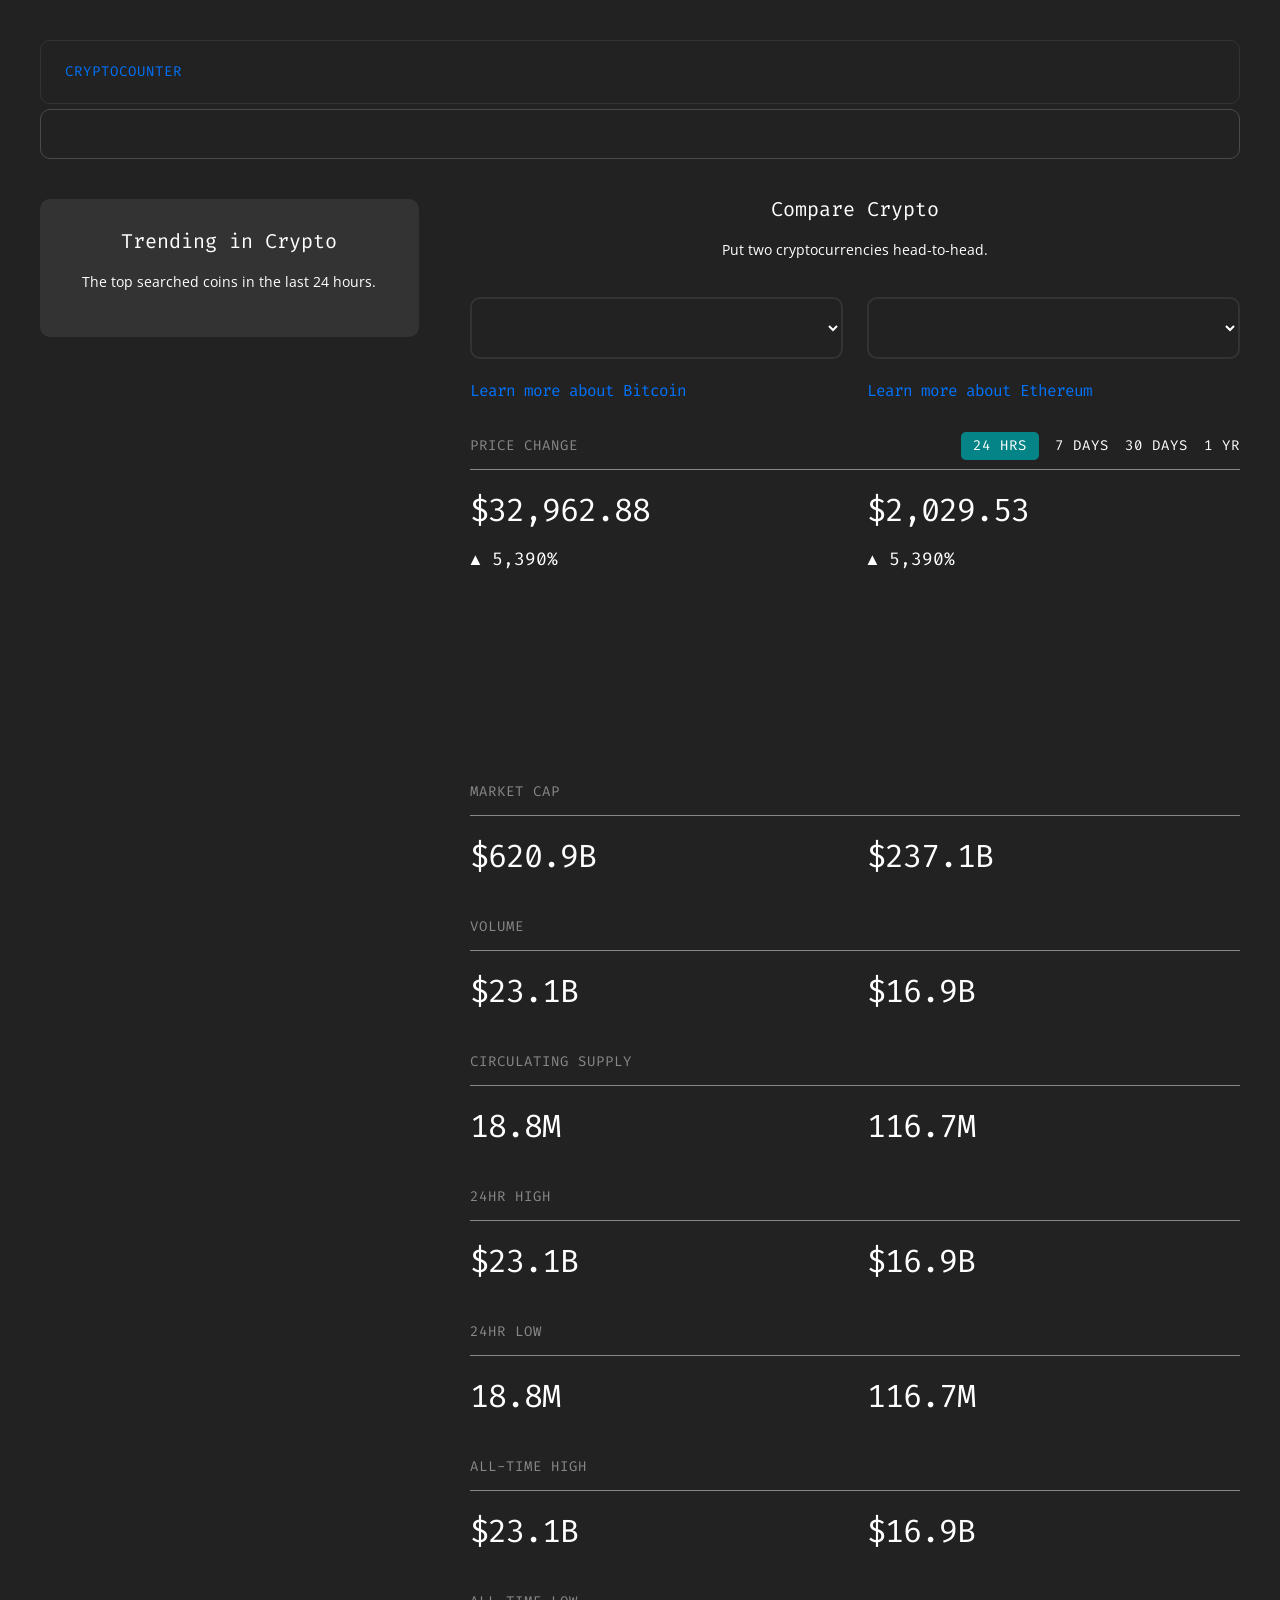
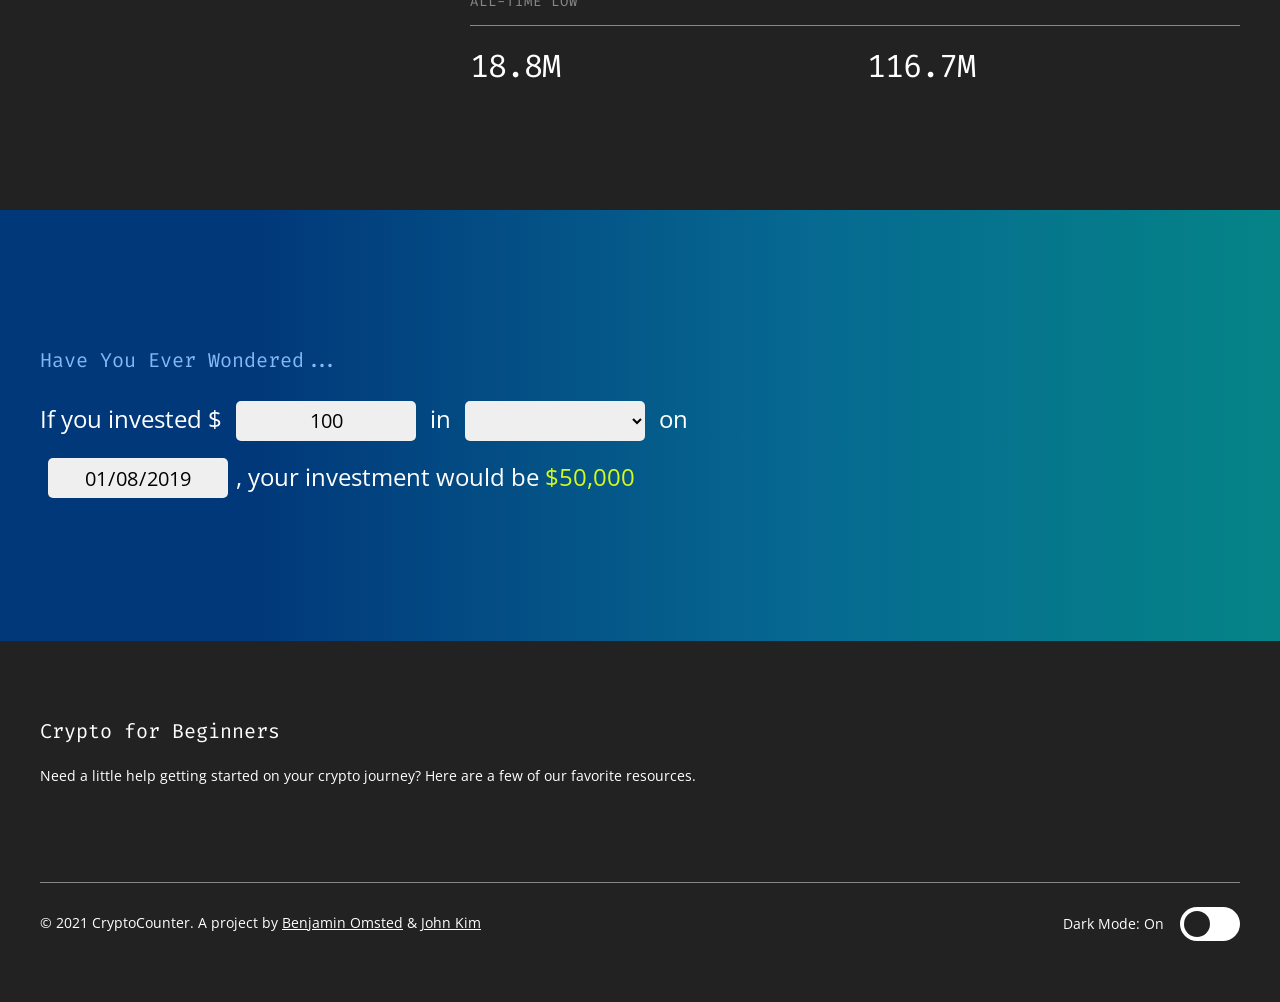
==== commit 1cf03b69: "added a ticker, fixed some decimals" ====
--- a/index.html
+++ b/index.html
@@ -79,6 +79,15 @@
         <p id="time"></p>
     </header>
 
+    <div class="ticker-container">
+        <header class="ticker-header">
+            <div id="ticker-scroller">
+                
+            </div>
+        </header>
+    </div>
+    
+
     <div id="main-container">
         <div id="left-side-container">    
             <div id="trending-container">
@@ -196,7 +205,7 @@
             <p>If you invested $
                 <span><input type="text" id="fomoDollars" name="fomoDollars" placeholder="Amount in USD" value="100" class="fomo-dollars"></span> in <span><select id="chooseCoin" name="chooseCoin" placeholder="Choose your crypto" value="BTC" class="choose-coin"></select></span> on <span><input type="date" id="startDate" name="startDate" placeholder="Start date" value="2019-01-08" class="fomo-date"></span>, your investment would be <span class="fomo-output">$50,000</span> </p>
         </form> 
-        <img src="" alt="" class="fomo-form-img floating">
+        <img src="" alt="">
     </div>
 
     <h2 class="youtube-header">Crypto for Beginners</h2>
--- a/style.css
+++ b/style.css
@@ -1,4 +1,11 @@
 /* Global Style */
+.red {
+ color: #FA250A
+}
+
+.green {
+    color: #0AFB83
+}
 
 body {
     background: #222;
@@ -12,14 +19,6 @@
     color: white;
 }
 
-.red {
-    color: #FA250A
-}
-
-.green {
-    color: #0AFB83
-}
-
 .label {
     font-family: 'Fira Code', monospace;
     text-transform: uppercase;
@@ -43,7 +42,6 @@
 }
 
 /* Header Style */
-
 header {
     border: 1px #333 solid;
     border-radius: 10px;
@@ -85,6 +83,60 @@
     background: #333;
     padding: 32px;
     margin-bottom: 24px;
+}
+
+.w3-modal-content {
+    margin: 0;
+}
+
+/* Fomo Container Style */
+
+#fomo-container {
+    background: linear-gradient(90deg, rgba(1,56,122,1) 20%, rgba(6,105,145,1) 63%, rgba(5,132,135,1) 100%);
+    padding: 96px 24px 120px 40px;
+    margin-left: -40px;
+    width: calc(100% + 80px);
+    margin-top: 80px;
+}
+
+.fomo-form {
+    font-family: 'Open Sans';
+    font-size: 24px;
+    color: white;
+    margin-top: 24px;
+    width: 60%;
+    line-height: 240%;
+}
+
+input[type="date"]::-webkit-calendar-picker-indicator {
+    display: none;
+    -webkit-appearance: none;
+}
+
+.fomo-header {
+    font-family: 'Fira Code', monospace;
+    font-size: 20px;
+    font-weight: 400;
+    line-height: 140%;
+    padding: 16px 0;
+    color: #83b7f5;
+}
+
+.fomo-form input, .fomo-form select {
+    background-color: #efefef;
+    color: #000;
+    border: none;
+    height: 40px;
+    width: 180px;
+    text-align: center;
+    border-radius: 5px;
+    margin: 0 8px;
+    padding: 0 12px;
+    font-size: 20px;
+}
+
+.fomo-output {
+    color: #D4FA1B;
 }
 
 .trending-list-li {
@@ -151,80 +203,6 @@
     margin-top: 12px;
 }
 
-
-
-/* Fomo Container Style */
-
-#fomo-container {
-    background: linear-gradient(90deg, rgba(1,56,122,1) 20%, rgba(6,105,145,1) 63%, rgba(5,132,135,1) 100%);
-    padding: 100px 24px;
-    margin-left: -40px;
-    width: calc(100% + 80px);
-    margin-top: 80px;
-    overflow: auto;
-}
-
-.fomo-form {
-    font-family: 'Open Sans';
-    font-size: 24px;
-    color: white;
-    width: 60%;
-    line-height: 240%;
-    float: left;
-    margin-right: 15%;
-}
-
-.fomo-form-img {
-    width: 8%;
-    float: left;
-    padding-top: 40px;
-    filter: drop-shadow(4px 17px 33px rgba(0,0,0,.5));
-}
-
-.floating {  
-    animation-name: floating;
-    animation-duration: 4s;
-    animation-iteration-count: infinite;
-    animation-timing-function: ease-in-out;
-}
-
-@keyframes floating {
-    from { transform: translate(0,  0px); }
-    65%  { transform: translate(0, 10px); }
-    to   { transform: translate(0, -0px); }    
-}
-
-input[type="date"]::-webkit-calendar-picker-indicator {
-    display: none;
-    -webkit-appearance: none;
-}
-
-.fomo-header {
-    font-family: 'Fira Code', monospace;
-    font-size: 20px;
-    font-weight: 400;
-    line-height: 140%;
-    padding: 16px 0;
-    color: #83b7f5;
-}
-
-.fomo-form input, .fomo-form select {
-    background-color: #efefef;
-    color: #000;
-    border: none;
-    height: 40px;
-    width: 180px;
-    text-align: left;
-    border-radius: 5px;
-    margin: 0 8px;
-    padding: 0 12px;
-    font-size: 20px;
-}
-
-.fomo-output {
-    color: #D4FA1B;
-}
-
 /* Compare Section Style */
 
 #compare-container {
@@ -246,6 +224,7 @@
     font-weight: 400;
     padding: 16px 28px 16px 64px;
     background: no-repeat 24px 12px / 32px url(https://upload.wikimedia.org/wikipedia/commons/thumb/4/46/Bitcoin.svg/1200px-Bitcoin.svg.png);
+
 }
 
 .compare-dropdown select form-control{
@@ -375,7 +354,6 @@
 
 .w3-modal-content {
     background-color: #333;
-    margin: 0;
 }
 
 .w3-display-topright {
@@ -451,7 +429,7 @@
 .compare-info-modal{
     flex: 1 250px
 }
-/* Youtube Section Style */
+/* Youtube Style */
 
 #youtube-container {
     overflow: auto; 
@@ -562,15 +540,15 @@
     display: inline-block;
     width: 60px;
     height: 34px;
-}
-
-.switch input {
+  }
+  
+  .switch input {
     opacity: 0;
     width: 0;
     height: 0;
-}
-
-.slider {
+  }
+  
+  .slider {
     position: absolute;
     cursor: pointer;
     top: 0;
@@ -579,9 +557,9 @@
     bottom: 0;
     background-color: #fff;
     transition: .4s;
-}
-
-.slider:before {
+  }
+  
+  .slider:before {
     position: absolute;
     content: "";
     height: 26px;
@@ -590,29 +568,29 @@
     bottom: 4px;
     background-color: #222;
     transition: .4s;
-}
-
-input:checked + .slider {
+  }
+  
+  input:checked + .slider {
     background-color: #ddd;
-}
-
-input:focus + .slider {
+  }
+  
+  input:focus + .slider {
     outline: none;
-}
-
-input:checked + .slider:before {
+  }
+  
+  input:checked + .slider:before {
     transform: translateX(26px);
-}
-
-.slider.round {
+  }
+  
+  .slider.round {
     border-radius: 34px;
-}
-
-.slider.round:before {
+  }
+  
+  .slider.round:before {
     border-radius: 50%;
-}
-
-/* Media Query */
+  }
+
+/* Media Queries */
 
 @media only screen and (max-width: 1080px) {
     header {
@@ -671,13 +649,7 @@
     }
 
     .fomo-form {
-        width: 100%;
-        float: none;
-    }
-    
-    .fomo-form-img {
-        float: left;
-        display: none;
+        width: 100%
     }
 
     #compare-container {
@@ -721,4 +693,70 @@
     .youtube-header, footer {
         margin-top: 80px;
     }
-  }+  }
+
+
+/*Ticker things*/
+
+.ticker-header {
+    height: 50px;
+    overflow: hidden;
+    position: relative;
+    border: 1px solid #4a4a4a;
+    align-items: center;
+    font-family: 'Fira Code', monospace;
+    margin-top: 5px;
+}
+
+#ticker-scroller {
+    display: flex;
+    flex-direction: row;
+    position: absolute;
+    width: 100%;
+    height: 100%;
+    margin: 0;
+    text-align: center;
+    -moz-transform: translateX(0%);
+    -webkit-transform: translateX(0%);
+    transform: translateX(0%);
+    -moz-animation: scroll-left 24s linear infinite;
+    -webkit-animation: scroll-left 24s linear infinite;
+    animation: scroll-left 24s linear infinite;
+
+    font-size: 28px;
+}
+
+.ticker-unit {
+    padding: 10px
+}
+
+@-moz-keyframes scroll-left {
+    0% {
+        -moz-transform: translateX(0%);
+    }
+    100% {
+        -moz-transform: translateX(-330%);
+    }
+}
+
+@-webkit-keyframes scroll-left {
+    0% {
+        -webkit-transform: translateX(0%);
+    }
+    100% {
+        -webkit-transform: translateX(-330%);
+    }
+}
+
+@keyframes scroll-left {
+    0% {
+        -moz-transform: translateX(0%);
+        -webkit-transform: translateX(0%);
+        transform: translateX(0%);
+    }
+    100% {
+        -moz-transform: translateX(-100%);
+        -webkit-transform: translateX(-100%);
+        transform: translateX(-330%);
+    }
+}
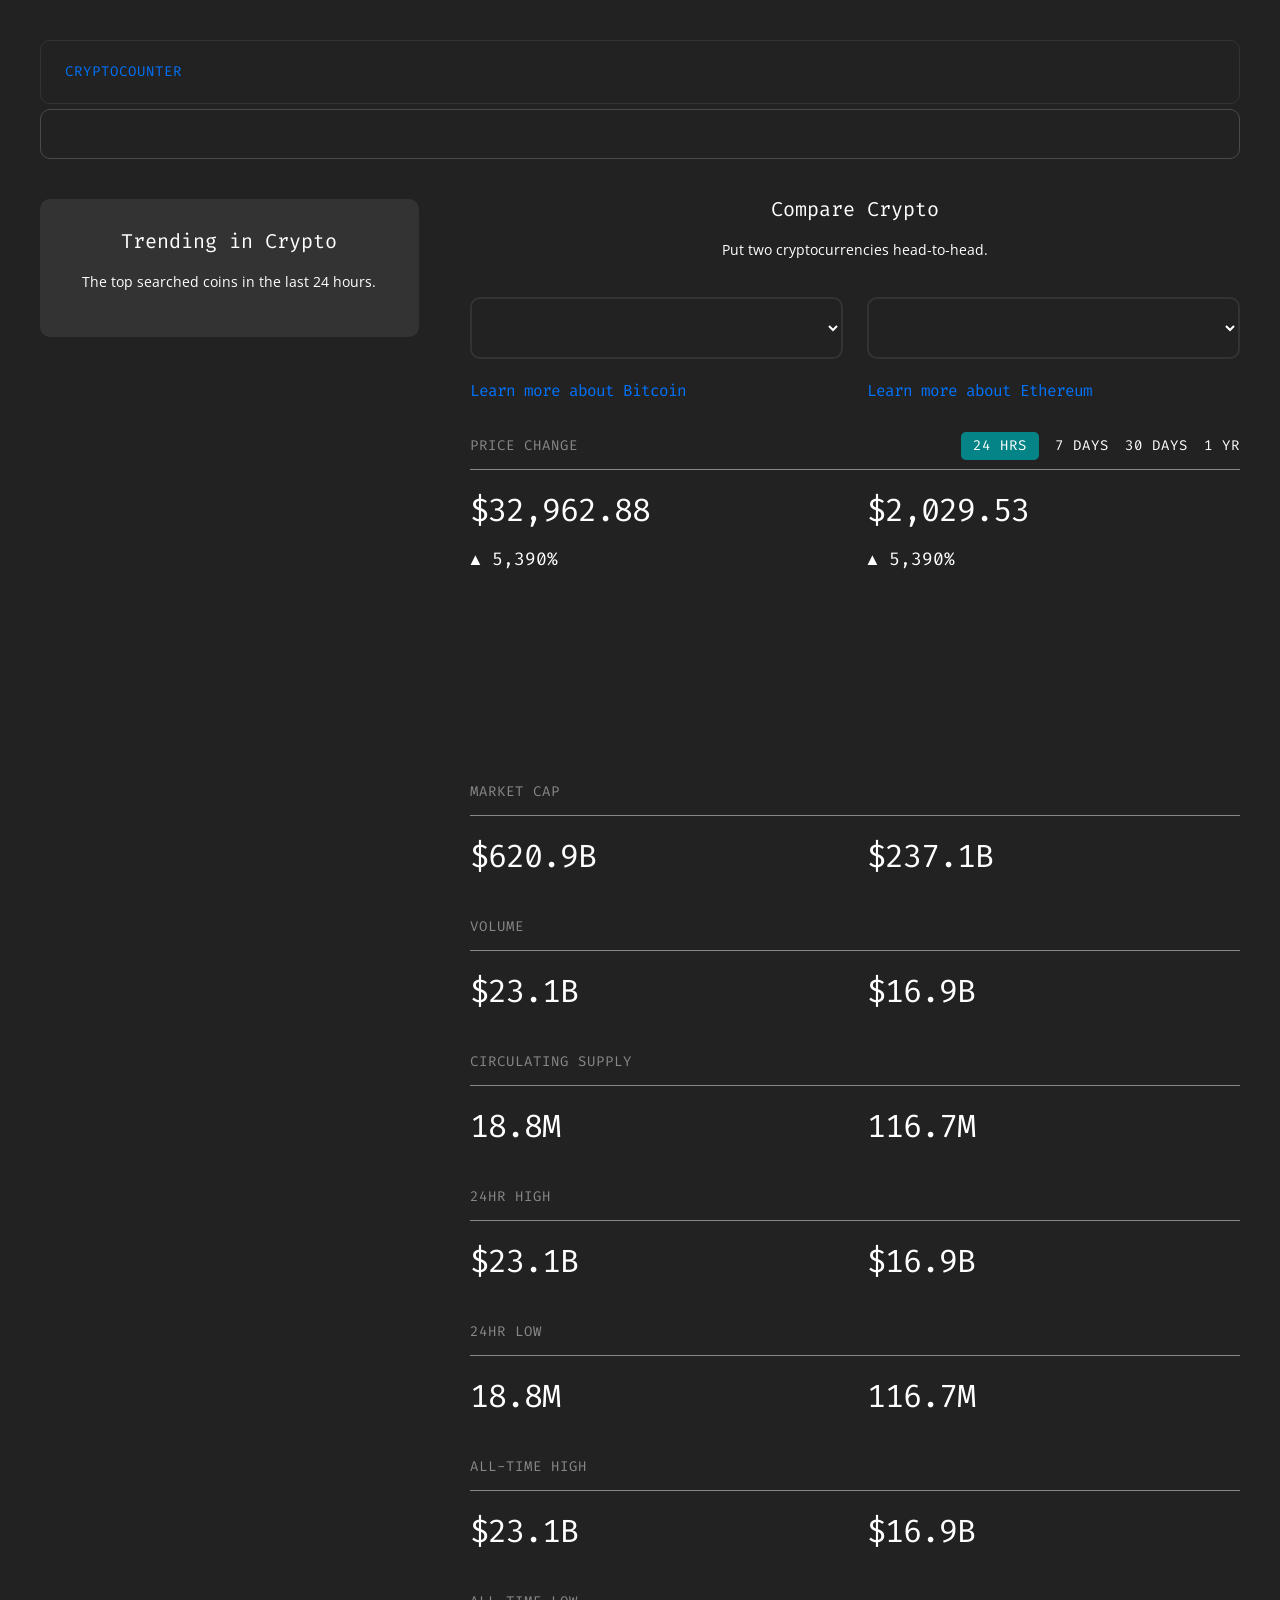
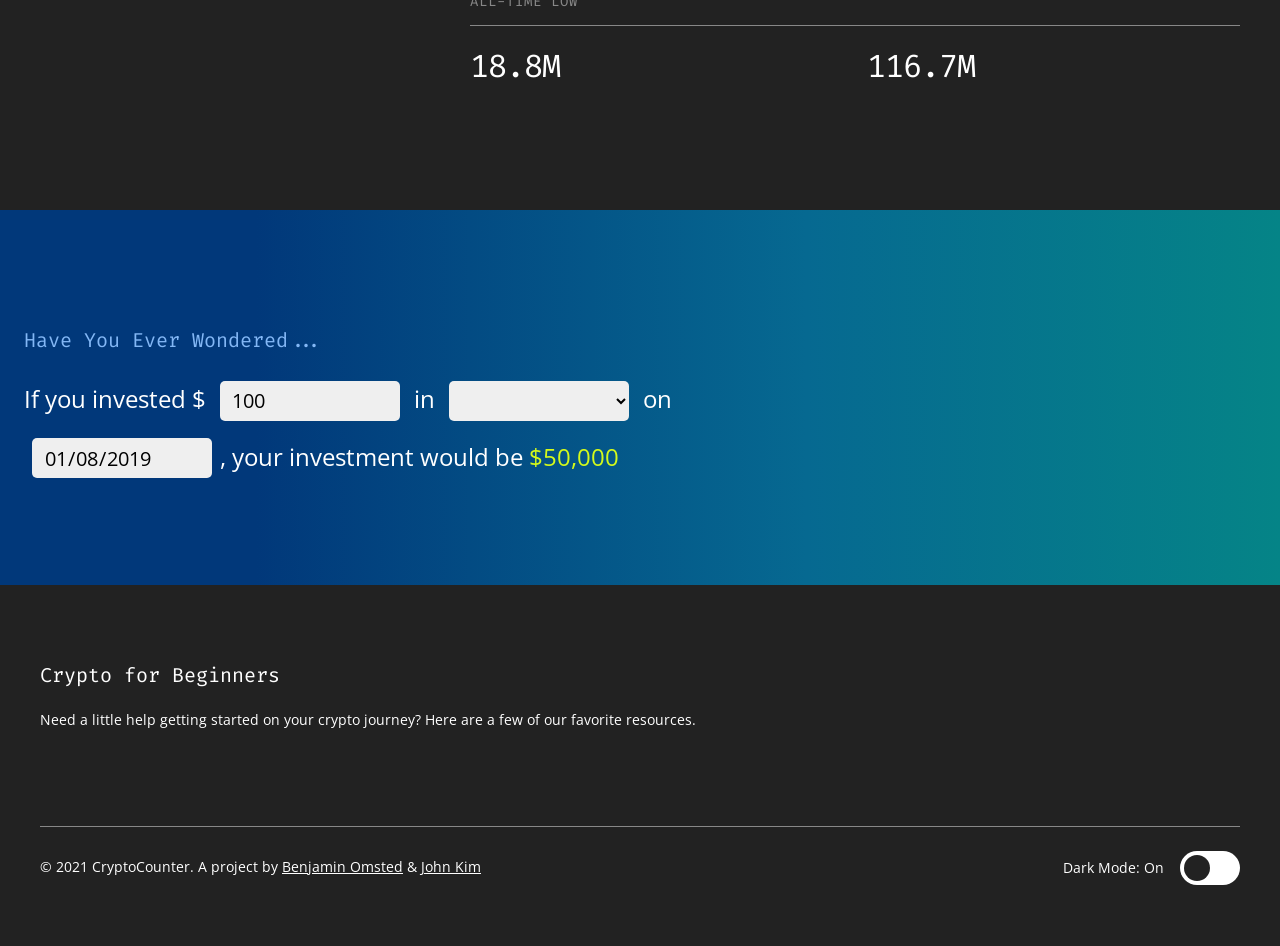
==== commit 3571174d: "Merge branch 'main' into finalPush" ====
--- a/index.html
+++ b/index.html
@@ -205,7 +205,7 @@
             <p>If you invested $
                 <span><input type="text" id="fomoDollars" name="fomoDollars" placeholder="Amount in USD" value="100" class="fomo-dollars"></span> in <span><select id="chooseCoin" name="chooseCoin" placeholder="Choose your crypto" value="BTC" class="choose-coin"></select></span> on <span><input type="date" id="startDate" name="startDate" placeholder="Start date" value="2019-01-08" class="fomo-date"></span>, your investment would be <span class="fomo-output">$50,000</span> </p>
         </form> 
-        <img src="" alt="">
+        <img src="" alt="" class="fomo-form-img floating">
     </div>
 
     <h2 class="youtube-header">Crypto for Beginners</h2>
--- a/style.css
+++ b/style.css
@@ -1,11 +1,4 @@
 /* Global Style */
-.red {
- color: #FA250A
-}
-
-.green {
-    color: #0AFB83
-}
 
 body {
     background: #222;
@@ -19,6 +12,14 @@
     color: white;
 }
 
+.red {
+    color: #FA250A
+}
+
+.green {
+    color: #0AFB83
+}
+
 .label {
     font-family: 'Fira Code', monospace;
     text-transform: uppercase;
@@ -42,6 +43,7 @@
 }
 
 /* Header Style */
+
 header {
     border: 1px #333 solid;
     border-radius: 10px;
@@ -85,27 +87,111 @@
     margin-bottom: 24px;
 }
 
-.w3-modal-content {
-    margin: 0;
-}
+.trending-list-li {
+    padding: 24px 0;
+    border-bottom: 1px solid #888;
+    overflow: auto;
+    cursor: pointer;
+}
+
+.trending-list-li .trending-arrow {
+    padding-right: 8px;
+}
+
+.trending-list-li:last-child {
+    border-bottom: 0;
+}
+
+.trending-name {
+    float: left;
+    width: 45%;
+}
+
+.trending-num {
+    font-family: 'Fira Code', monospace;
+    color: #888;
+    font-size: 18px;
+    margin-right: 24px;
+    float: left;
+    margin-top: 12px;
+    width: 5%
+}
+
+.trending-img {
+    height: 40px;
+    width: 40px;
+    object-fit: cover;
+    border-radius: 50px;
+    float: left;
+    margin-right: 16px;
+}
+
+.trending-coin {
+    font-family: 'Fira Code', monospace;
+    font-size: 18px;
+    font-weight: 400;
+    margin-top: 12px;
+    text-align: left;
+    float: left;
+    white-space: nowrap;
+    overflow: hidden;
+    text-overflow: ellipsis;
+    width: calc(100% - 56px);
+}
+
+.trending-price-change {
+    font-family: 'Fira Code', monospace;
+    font-size: 18px;
+    width: 40%;
+}
+
+#trending-container .trending-price-change {
+    float: right;
+    text-align: right;
+    margin-top: 12px;
+}
+
+
 
 /* Fomo Container Style */
 
 #fomo-container {
     background: linear-gradient(90deg, rgba(1,56,122,1) 20%, rgba(6,105,145,1) 63%, rgba(5,132,135,1) 100%);
-    padding: 96px 24px 120px 40px;
+    padding: 100px 24px;
     margin-left: -40px;
     width: calc(100% + 80px);
     margin-top: 80px;
+    overflow: auto;
 }
 
 .fomo-form {
     font-family: 'Open Sans';
     font-size: 24px;
     color: white;
-    margin-top: 24px;
     width: 60%;
     line-height: 240%;
+    float: left;
+    margin-right: 15%;
+}
+
+.fomo-form-img {
+    width: 8%;
+    float: left;
+    padding-top: 40px;
+    filter: drop-shadow(4px 17px 33px rgba(0,0,0,.5));
+}
+
+.floating {  
+    animation-name: floating;
+    animation-duration: 4s;
+    animation-iteration-count: infinite;
+    animation-timing-function: ease-in-out;
+}
+
+@keyframes floating {
+    from { transform: translate(0,  0px); }
+    65%  { transform: translate(0, 10px); }
+    to   { transform: translate(0, -0px); }    
 }
 
 input[type="date"]::-webkit-calendar-picker-indicator {
@@ -128,7 +214,7 @@
     border: none;
     height: 40px;
     width: 180px;
-    text-align: center;
+    text-align: left;
     border-radius: 5px;
     margin: 0 8px;
     padding: 0 12px;
@@ -137,70 +223,6 @@
 
 .fomo-output {
     color: #D4FA1B;
-}
-
-.trending-list-li {
-    padding: 24px 0;
-    border-bottom: 1px solid #888;
-    overflow: auto;
-    cursor: pointer;
-}
-
-.trending-list-li .trending-arrow {
-    padding-right: 8px;
-}
-
-.trending-list-li:last-child {
-    border-bottom: 0;
-}
-
-.trending-name {
-    float: left;
-    width: 45%;
-}
-
-.trending-num {
-    font-family: 'Fira Code', monospace;
-    color: #888;
-    font-size: 18px;
-    margin-right: 24px;
-    float: left;
-    margin-top: 12px;
-    width: 5%
-}
-
-.trending-img {
-    height: 40px;
-    width: 40px;
-    object-fit: cover;
-    border-radius: 50px;
-    float: left;
-    margin-right: 16px;
-}
-
-.trending-coin {
-    font-family: 'Fira Code', monospace;
-    font-size: 18px;
-    font-weight: 400;
-    margin-top: 12px;
-    text-align: left;
-    float: left;
-    white-space: nowrap;
-    overflow: hidden;
-    text-overflow: ellipsis;
-    width: calc(100% - 56px);
-}
-
-.trending-price-change {
-    font-family: 'Fira Code', monospace;
-    font-size: 18px;
-    width: 40%;
-}
-
-#trending-container .trending-price-change {
-    float: right;
-    text-align: right;
-    margin-top: 12px;
 }
 
 /* Compare Section Style */
@@ -224,7 +246,6 @@
     font-weight: 400;
     padding: 16px 28px 16px 64px;
     background: no-repeat 24px 12px / 32px url(https://upload.wikimedia.org/wikipedia/commons/thumb/4/46/Bitcoin.svg/1200px-Bitcoin.svg.png);
-
 }
 
 .compare-dropdown select form-control{
@@ -354,6 +375,7 @@
 
 .w3-modal-content {
     background-color: #333;
+    margin: 0;
 }
 
 .w3-display-topright {
@@ -429,7 +451,7 @@
 .compare-info-modal{
     flex: 1 250px
 }
-/* Youtube Style */
+/* Youtube Section Style */
 
 #youtube-container {
     overflow: auto; 
@@ -540,15 +562,15 @@
     display: inline-block;
     width: 60px;
     height: 34px;
-  }
-  
-  .switch input {
+}
+
+.switch input {
     opacity: 0;
     width: 0;
     height: 0;
-  }
-  
-  .slider {
+}
+
+.slider {
     position: absolute;
     cursor: pointer;
     top: 0;
@@ -557,9 +579,9 @@
     bottom: 0;
     background-color: #fff;
     transition: .4s;
-  }
-  
-  .slider:before {
+}
+
+.slider:before {
     position: absolute;
     content: "";
     height: 26px;
@@ -568,29 +590,29 @@
     bottom: 4px;
     background-color: #222;
     transition: .4s;
-  }
-  
-  input:checked + .slider {
+}
+
+input:checked + .slider {
     background-color: #ddd;
-  }
-  
-  input:focus + .slider {
+}
+
+input:focus + .slider {
     outline: none;
-  }
-  
-  input:checked + .slider:before {
+}
+
+input:checked + .slider:before {
     transform: translateX(26px);
-  }
-  
-  .slider.round {
+}
+
+.slider.round {
     border-radius: 34px;
-  }
-  
-  .slider.round:before {
+}
+
+.slider.round:before {
     border-radius: 50%;
-  }
-
-/* Media Queries */
+}
+
+/* Media Query */
 
 @media only screen and (max-width: 1080px) {
     header {
@@ -649,7 +671,13 @@
     }
 
     .fomo-form {
-        width: 100%
+        width: 100%;
+        float: none;
+    }
+    
+    .fomo-form-img {
+        float: left;
+        display: none;
     }
 
     #compare-container {
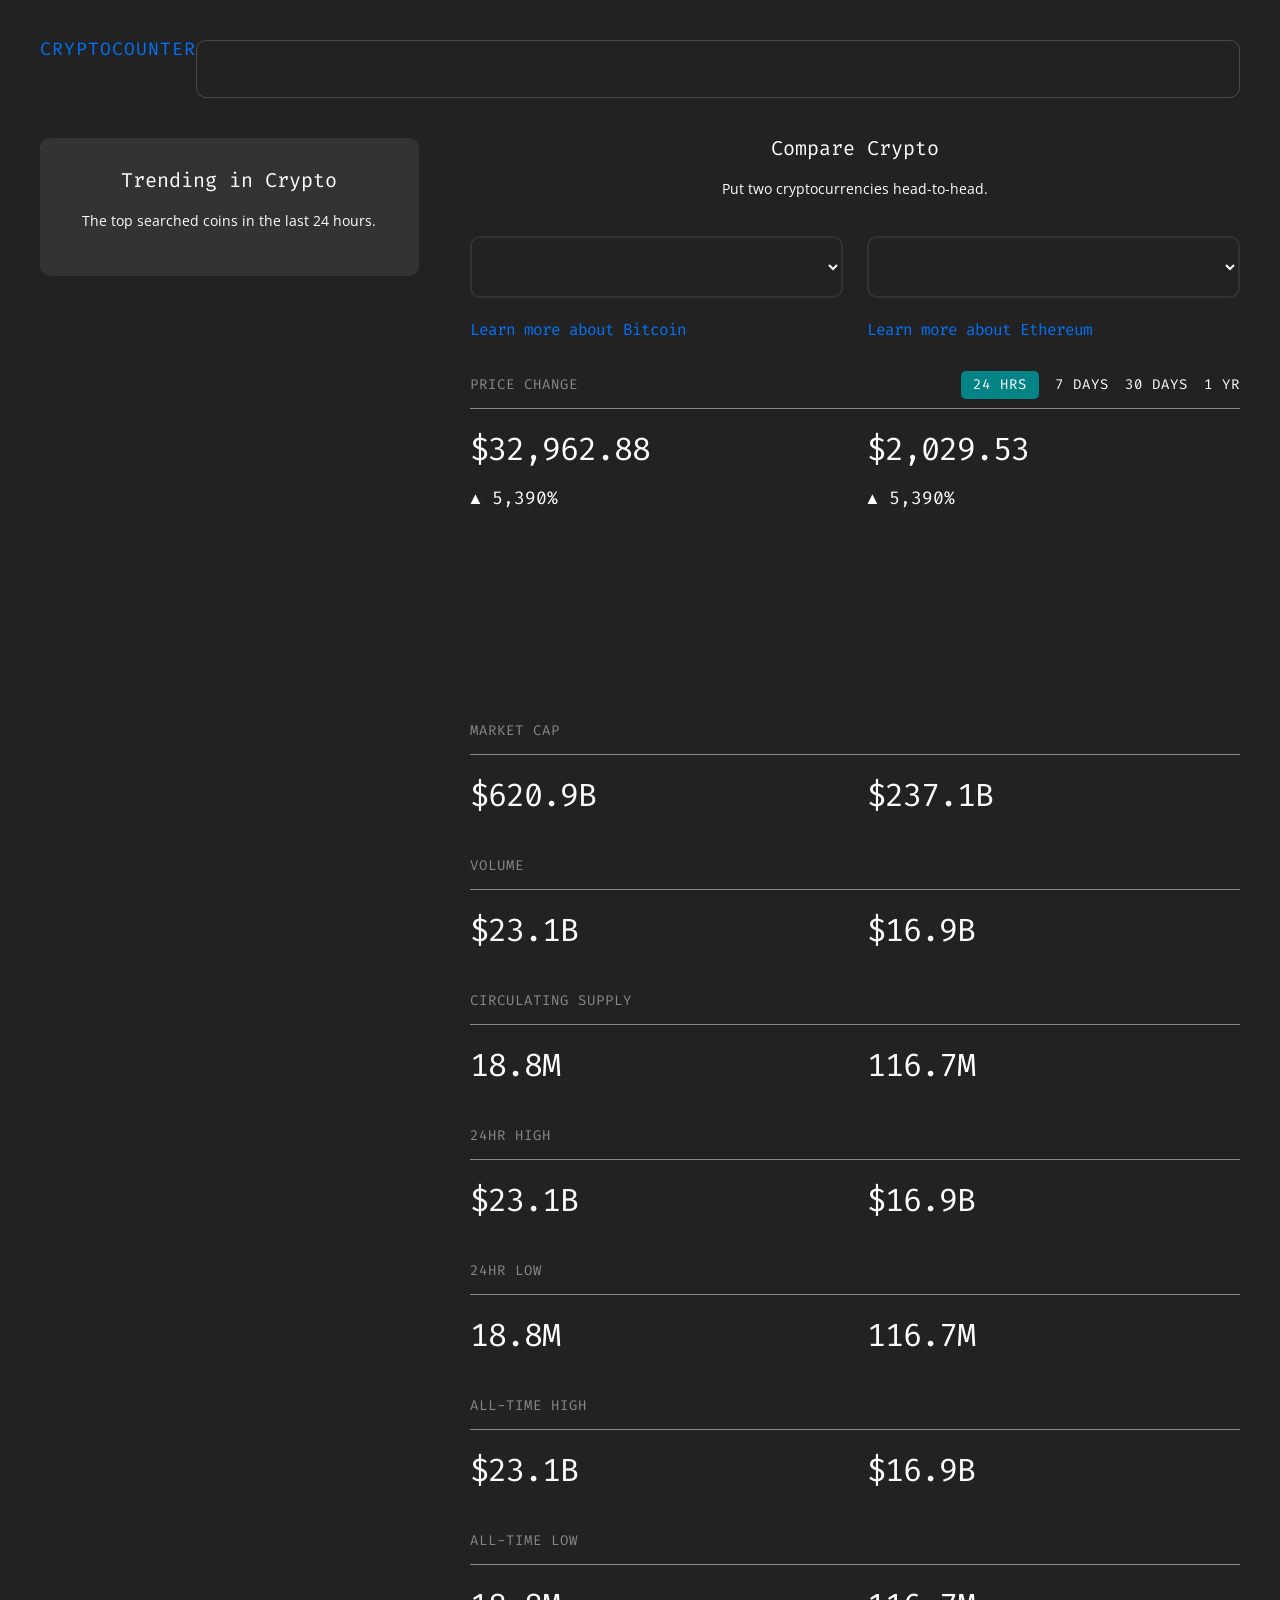
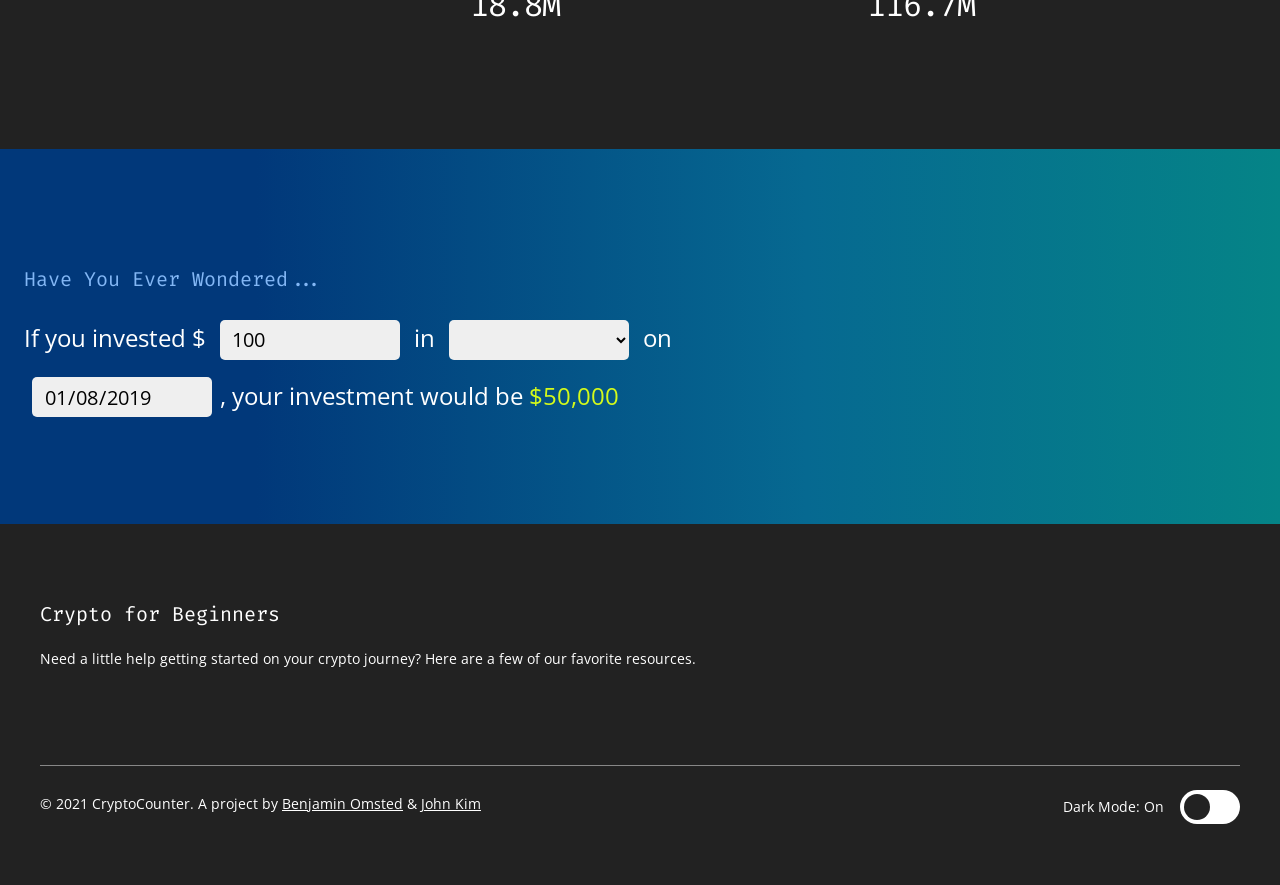
==== commit 3f3f61e2: "styling updates to the ticker" ====
--- a/index.html
+++ b/index.html
@@ -74,13 +74,13 @@
     </div>
     
     <div class="bg">
-    <header class="label">
+    <div class="logo">
         <h1>CryptoCounter</h1>
         <p id="time"></p>
-    </header>
+    </div>
 
     <div class="ticker-container">
-        <header class="ticker-header">
+        <header class="ticker-header logo">
             <div id="ticker-scroller">
                 
             </div>
--- a/style.css
+++ b/style.css
@@ -20,10 +20,10 @@
     color: #0AFB83
 }
 
-.label {
+.logo {
     font-family: 'Fira Code', monospace;
     text-transform: uppercase;
-    font-size: 14px;
+    font-size: 18px;
     letter-spacing: 1px;
 }
 
@@ -47,7 +47,6 @@
 header {
     border: 1px #333 solid;
     border-radius: 10px;
-    padding: 24px;
     display: flex;
 }
 
@@ -58,6 +57,8 @@
 h1 {
     color: #0272FA;
     text-align: left;
+    display: block;
+    float: left;
 }
 
 #time {
@@ -150,8 +151,6 @@
     text-align: right;
     margin-top: 12px;
 }
-
-
 
 /* Fomo Container Style */
 
@@ -540,8 +539,9 @@
 
 .footer-copyright {
     float: left;
-    line-height: 80px;
-    text-align: center;
+    text-align: left;
+    line-height: 120%;
+    margin-top: 30px;
 }
 
 #light-mode-container {
@@ -612,128 +612,16 @@
     border-radius: 50%;
 }
 
-/* Media Query */
-
-@media only screen and (max-width: 1080px) {
-    header {
-        position: relative;
-        top: 0
-    }
-
-    body {
-        margin: 24px;
-    }
-    
-    #main-container {
-        display: block;
-        margin-top: 24px;
-    }
-
-    #trending-container {
-        padding: 20px;
-    }
-
-    .trending-num {
-        margin-right: 16px;
-    }
-        
-    #left-side-container {
-        display: block;
-        float: none;
-        width: 100%;
-        margin-right: 0px;
-        margin-bottom: 40px;
-    }
-
-    .price-header-tabs {
-        float: none;
-        margin-left: 0;
-        display: block;
-        margin-top: 0px;
-        margin-bottom: 8px;
-    }
-
-    .price-header-tabs:first-child {
-        margin-top: 16px;
-    }
-
-    .selected-price-tab {
-        margin-top: -12px;
-        margin-bottom: 8px;
-    }
-
-    #fomo-container {
-        background: linear-gradient(90deg, rgba(1,56,122,1) 20%, rgba(6,105,145,1) 63%, rgba(5,132,135,1) 100%);
-        padding: 40px 24px 64px;
-        margin-left: -24px;
-        width: calc(100% + 48px);
-        margin-top: 16px;
-    }
-
-    .fomo-form {
-        width: 100%;
-        float: none;
-    }
-    
-    .fomo-form-img {
-        float: left;
-        display: none;
-    }
-
-    #compare-container {
-        display: block;
-        float: none;
-        width: 100%;
-        margin-right: 0px;
-        margin-bottom: 40px;
-    }
-
-    .compare-large-text {
-        font-size: 18px;
-    }
-
-    .w3-modal {
-        width: 75vw;
-    }
-
-    .w3-container, .w3-panel {
-        width: calc(75vw - 80px);
-    }
-
-    .w3-container .compare-large-text {
-        font-size: 20px;
-        padding-bottom: 16px;
-    }
-
-    .modal-img {
-        width: 64px;
-        height: 64px;
-    }
-
-    .trending-num {
-        width: auto;
-    }
-
-    .trending-price-change {
-        width: auto;
-    }
-
-    .youtube-header, footer {
-        margin-top: 80px;
-    }
-  }
-
-
 /*Ticker things*/
 
 .ticker-header {
-    height: 50px;
     overflow: hidden;
     position: relative;
     border: 1px solid #4a4a4a;
     align-items: center;
     font-family: 'Fira Code', monospace;
-    margin-top: 5px;
+    margin-top: 24px;
+    padding: 28px;
 }
 
 #ticker-scroller {
@@ -750,12 +638,17 @@
     -moz-animation: scroll-left 24s linear infinite;
     -webkit-animation: scroll-left 24s linear infinite;
     animation: scroll-left 24s linear infinite;
-
-    font-size: 28px;
+    font-size: 18px;
+    margin-top: 24px;
 }
 
 .ticker-unit {
-    padding: 10px
+    padding: 10px;
+}
+
+.ticker-unit span {
+    padding-right: 8px;
+    margin-top: 18px;
 }
 
 @-moz-keyframes scroll-left {
@@ -787,4 +680,120 @@
         -webkit-transform: translateX(-100%);
         transform: translateX(-330%);
     }
+}
+
+/* Media Query */
+
+@media only screen and (max-width: 1080px) {
+    header {
+        position: relative;
+        top: 0
+    }
+
+    body {
+        margin: 24px;
+    }
+    
+    #main-container {
+        display: block;
+        margin-top: 24px;
+    }
+
+    #trending-container {
+        padding: 40px 24px;
+    }
+
+    .trending-num {
+        margin-right: 16px;
+    }
+        
+    #left-side-container {
+        display: block;
+        float: none;
+        width: 100%;
+        margin-right: 0px;
+        margin-bottom: 40px;
+    }
+
+    .price-header-tabs {
+        float: none;
+        margin-left: 0;
+        display: block;
+        margin-top: 0px;
+        margin-bottom: 8px;
+    }
+
+    .price-header-tabs:first-child {
+        margin-top: 16px;
+    }
+
+    .selected-price-tab {
+        margin-top: -12px;
+        margin-bottom: 8px;
+    }
+
+    #fomo-container {
+        background: linear-gradient(90deg, rgba(1,56,122,1) 20%, rgba(6,105,145,1) 63%, rgba(5,132,135,1) 100%);
+        padding: 40px 24px 64px;
+        margin-left: -24px;
+        width: calc(100% + 48px);
+        margin-top: 16px;
+    }
+
+    .fomo-form {
+        width: 100%;
+        float: none;
+    }
+    
+    .fomo-form-img {
+        float: left;
+        display: none;
+    }
+
+    #compare-container {
+        display: block;
+        float: none;
+        width: 100%;
+        margin-right: 0px;
+        margin-bottom: 40px;
+    }
+
+    .compare-large-text {
+        font-size: 18px;
+    }
+
+    .w3-modal {
+        width: 75vw;
+    }
+
+    .w3-container, .w3-panel {
+        width: calc(75vw - 80px);
+    }
+
+    .w3-container .compare-large-text {
+        font-size: 20px;
+        padding-bottom: 16px;
+    }
+
+    .modal-img {
+        width: 64px;
+        height: 64px;
+    }
+
+    .trending-num {
+        width: auto;
+    }
+
+    .trending-price-change {
+        width: auto;
+    }
+
+    .youtube-header, footer {
+        margin-top: 80px;
+    }
+
+    .footer-copyright {
+        width: 33%;
+
+    }
 }
